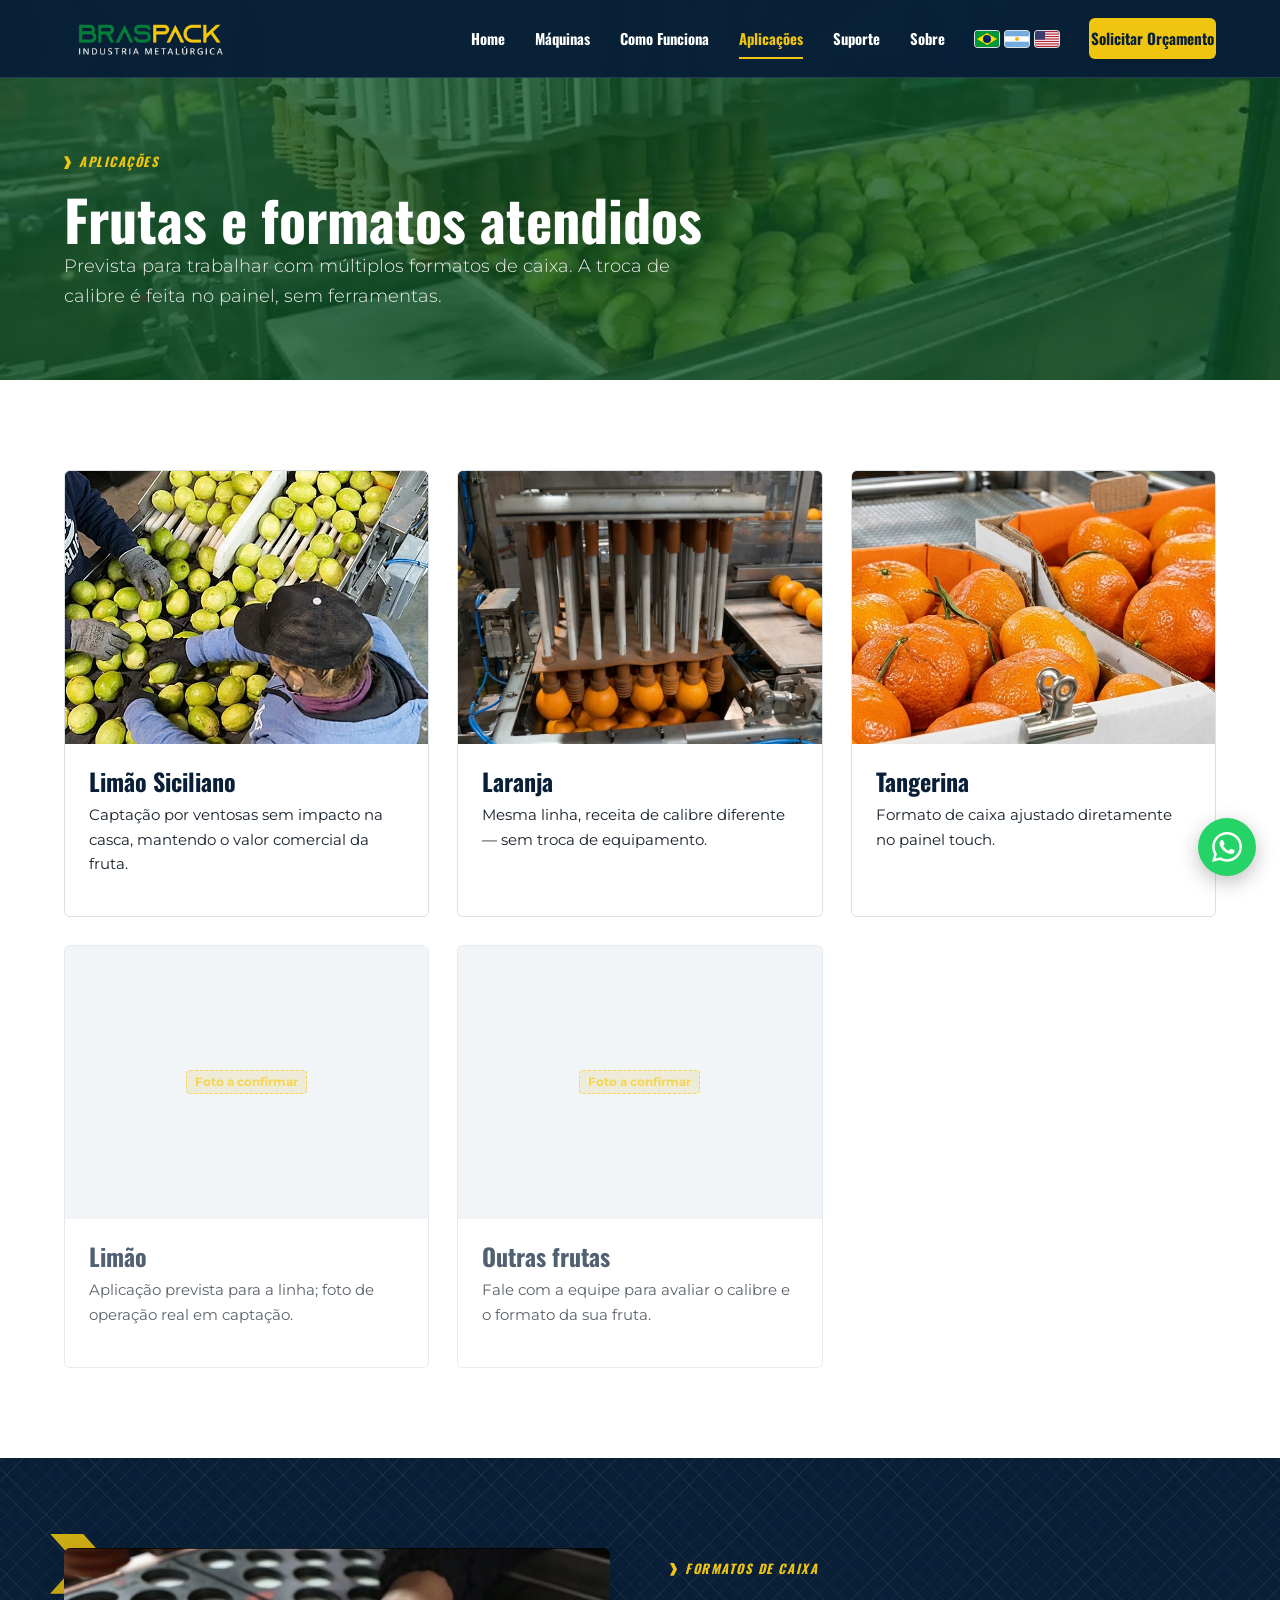
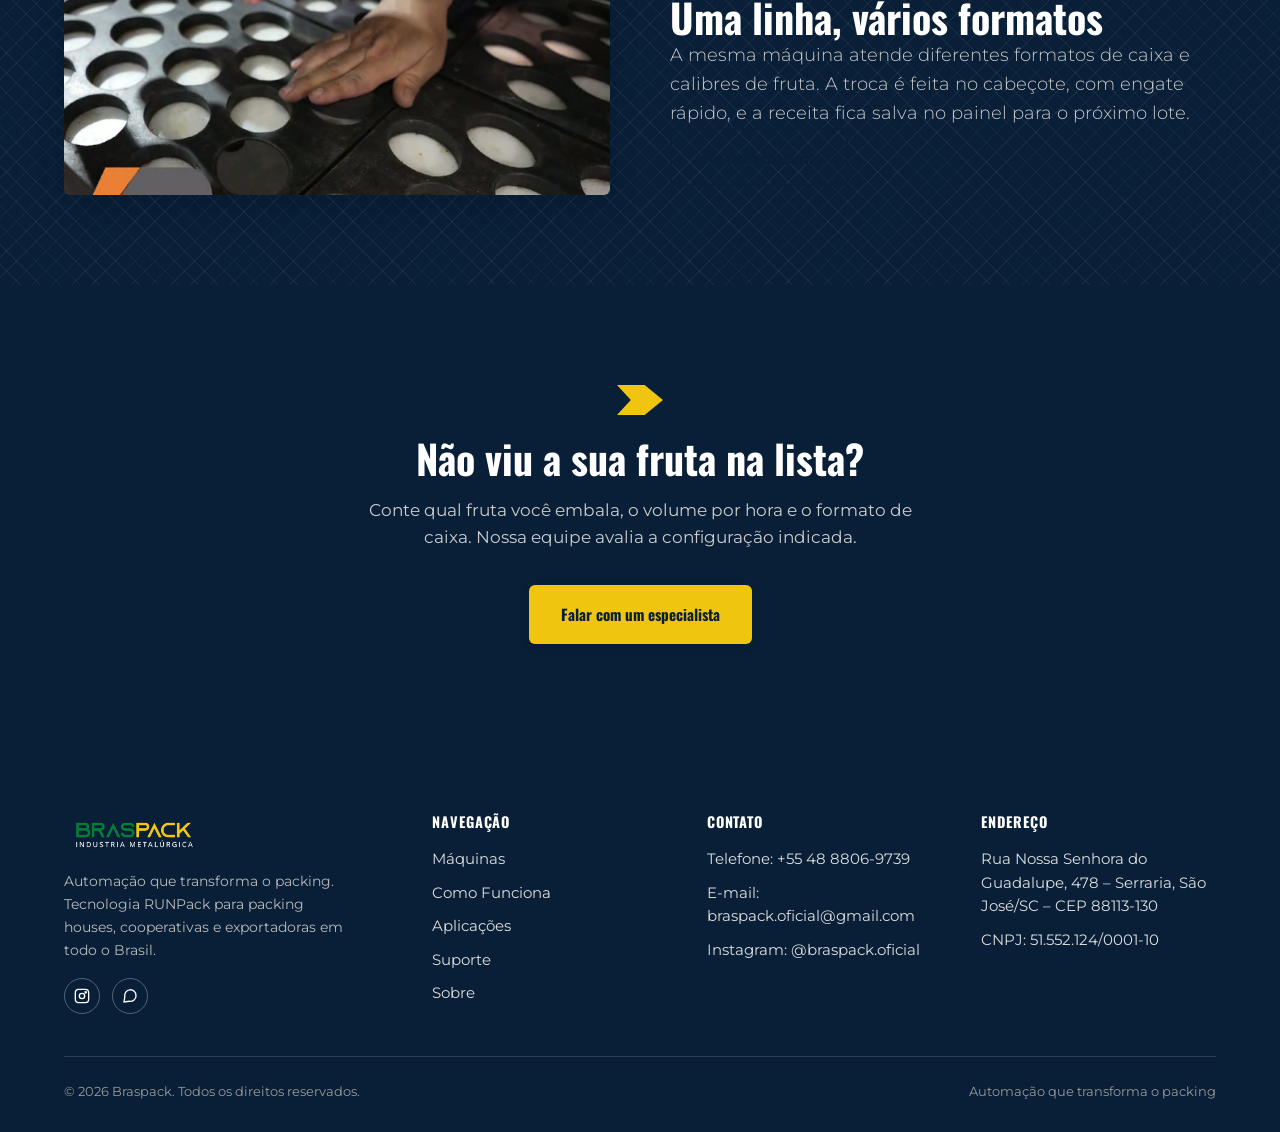
==== aplicacoes/index.html @ a47b57d0 "Aumenta o overlay escuro dos cards de foto para mais contraste no texto Co-Authored-By: Claude Sonne" ====
<!doctype html>
<html lang="pt-BR">
<head>
<meta charset="UTF-8">
<meta name="viewport" content="width=device-width, initial-scale=1.0">
<title>Aplicações — Frutas e Formatos Atendidos | Braspack</title>
<meta name="description" content="Frutas e formatos de caixa atendidos pela tecnologia RUNPack da Braspack: maçã, laranja, tangerina e outras frutas de formato semelhante, com troca de calibre no painel.">
<link rel="icon" href="/assets/img/logo-braspack.svg?v=3" type="image/svg+xml">
<link rel="preconnect" href="https://fonts.googleapis.com">
<link rel="preconnect" href="https://fonts.gstatic.com" crossorigin>
<link href="https://fonts.googleapis.com/css2?family=Oswald:wght@500;600;700&family=Montserrat:wght@300;400;600;700&display=swap" rel="stylesheet">
<link rel="stylesheet" href="/assets/css/style.css?v=111">
</head>
<body>

<header class="site-header">
  <div class="nav-wrap">
    <a href="/" class="brand"><img src="/assets/img/logo-braspack-header-v2.svg" alt="Braspack Indústria Metalúrgica"></a>
    <nav class="nav-links" id="navLinks">
      <a href="/">Home</a>
      <a href="/maquinas/">Máquinas</a>
      <a href="/como-funciona/">Como Funciona</a>
      <a href="/aplicacoes/" class="active">Aplicações</a>
      <a href="/suporte/">Suporte</a>
      <a href="/sobre/">Sobre</a>
      <div class="nav-flags">
        <span class="flag-icon" title="Brasil" aria-label="Brasil"><svg viewBox="0 0 24 16"><rect width="24" height="16" fill="#009739"></rect><polygon points="12,2 22,8 12,14 2,8" fill="#FEDD00"></polygon><circle cx="12" cy="8" r="4" fill="#012169"></circle></svg></span>
        <span class="flag-icon" title="Argentina" aria-label="Argentina"><svg viewBox="0 0 24 16"><rect width="24" height="16" fill="#fff"></rect><rect width="24" height="5.33" y="0" fill="#74ACDF"></rect><rect width="24" height="5.33" y="10.67" fill="#74ACDF"></rect><circle cx="12" cy="8" r="2" fill="#F6B40E"></circle></svg></span>
        <span class="flag-icon" title="Estados Unidos" aria-label="Estados Unidos"><svg viewBox="0 0 24 16"><rect width="24" height="16" fill="#B22234"></rect><rect width="24" height="1.23" y="1.23" fill="#fff"></rect><rect width="24" height="1.23" y="3.69" fill="#fff"></rect><rect width="24" height="1.23" y="6.15" fill="#fff"></rect><rect width="24" height="1.23" y="8.61" fill="#fff"></rect><rect width="24" height="1.23" y="11.07" fill="#fff"></rect><rect width="24" height="1.23" y="13.53" fill="#fff"></rect><rect width="10" height="8.6" fill="#3C3B6E"></rect></svg></span>
      </div>
      <a href="/contato/" class="btn btn-primary nav-cta">Solicitar Orçamento</a>
    </nav>
    <button class="nav-toggle" aria-label="Abrir menu" aria-expanded="false"><span></span></button>
  </div>
</header>

<main>

  <section class="page-hero on-video">
    <div class="page-hero-media">
      <video autoplay muted loop playsinline poster="/assets/img/hero-aplicacoes-poster.jpg">
        <source src="/assets/video/hero-aplicacoes.mp4" type="video/mp4">
      </video>
    </div>
    <div class="container reveal">
      <span class="eyebrow"><span class="chevron"></span> Aplicações</span>
      <h1>Frutas e formatos atendidos</h1>
      <p class="lede">Prevista para trabalhar com múltiplos formatos de caixa. A troca de calibre é feita no painel, sem ferramentas.</p>
    </div>
  </section>

  <section class="section on-white">
    <div class="container">
      <div class="grid-3">
        <div class="card reveal">
          <div class="card-img"><img src="/assets/img/aplicacao-maca.jpg?v=2" alt="Fruta redonda sendo manipulada na linha RUNPack" loading="lazy"></div>
          <div class="card-body"><h3>Limão Siciliano</h3><p>Captação por ventosas sem impacto na casca, mantendo o valor comercial da fruta.</p></div>
        </div>
        <div class="card reveal">
          <div class="card-img"><img src="/assets/img/aplicacao-laranja.jpg?v=2" alt="Laranjas sendo captadas pelo cabeçote telescópico" loading="lazy"></div>
          <div class="card-body"><h3>Laranja</h3><p>Mesma linha, receita de calibre diferente — sem troca de equipamento.</p></div>
        </div>
        <div class="card reveal">
          <div class="card-img"><img src="/assets/img/aplicacao-tangerina.jpg?v=2" alt="Caixas de tangerina prontas na esteira de saída" loading="lazy"></div>
          <div class="card-body"><h3>Tangerina</h3><p>Formato de caixa ajustado diretamente no painel touch.</p></div>
        </div>
        <div class="card reveal" style="opacity:.7">
          <div class="card-img" style="display:flex;align-items:center;justify-content:center;background:var(--background-grey)">
            <span class="placeholder-tag">Foto a confirmar</span>
          </div>
          <div class="card-body"><h3>Limão</h3><p>Aplicação prevista para a linha; foto de operação real em captação.</p></div>
        </div>
        <div class="card reveal" style="opacity:.7">
          <div class="card-img" style="display:flex;align-items:center;justify-content:center;background:var(--background-grey)">
            <span class="placeholder-tag">Foto a confirmar</span>
          </div>
          <div class="card-body"><h3>Outras frutas</h3><p>Fale com a equipe para avaliar o calibre e o formato da sua fruta.</p></div>
        </div>
      </div>
    </div>
  </section>

  <section class="section on-grey">
    <div class="container">
      <div class="split reveal">
        <div class="split-media">
          <img src="/assets/img/calibre-troca.jpg" alt="Operador trocando as ventosas do cabeçote para outro calibre de fruta" loading="lazy">
        </div>
        <div>
          <span class="eyebrow"><span class="chevron"></span> Formatos de caixa</span>
          <h2>Uma linha, vários formatos</h2>
          <p class="lede">A mesma máquina atende diferentes formatos de caixa e calibres de fruta. A troca é feita no cabeçote, com engate rápido, e a receita fica salva no painel para o próximo lote.</p>
          <a href="/como-funciona/" class="btn btn-outline on-light">Ver como funciona</a>
        </div>
      </div>
    </div>
  </section>

  <section class="cta-final tx-dots">
    <div class="container reveal">
      <div class="divider-chevron"></div>
      <h2>Não viu a sua fruta na lista?</h2>
      <p>Conte qual fruta você embala, o volume por hora e o formato de caixa. Nossa equipe avalia a configuração indicada.</p>
      <a href="/contato/" class="btn btn-primary">Falar com um especialista</a>
    </div>
  </section>

</main>

<footer class="site-footer">
  <div class="container">
    <div class="footer-grid">
      <div class="footer-brand">
        <img src="/assets/img/logo-braspack-header-v2.svg" alt="Braspack Indústria Metalúrgica">
        <p>Automação que transforma o packing. Tecnologia RUNPack para packing houses, cooperativas e exportadoras em todo o Brasil.</p>
        <div class="social-row">
          <a href="https://instagram.com/braspack.oficial" target="_blank" rel="noopener" aria-label="Instagram da Braspack"><svg viewBox="0 0 24 24" fill="none" stroke="currentColor" stroke-width="2"><rect x="2" y="2" width="20" height="20" rx="5"></rect><circle cx="12" cy="12" r="4"></circle><circle cx="17.5" cy="6.5" r="1"></circle></svg></a>
          <a href="/contato/" aria-label="WhatsApp da Braspack"><svg viewBox="0 0 24 24" fill="none" stroke="currentColor" stroke-width="2"><path d="M21 11.5a8.4 8.4 0 0 1-9.9 8.4L3 21l1.2-8A8.5 8.5 0 1 1 21 11.5z"></path></svg></a>
        </div>
      </div>
      <div>
        <h4>Navegação</h4>
        <ul>
          <li><a href="/maquinas/">Máquinas</a></li>
          <li><a href="/como-funciona/">Como Funciona</a></li>
          <li><a href="/aplicacoes/">Aplicações</a></li>
          <li><a href="/suporte/">Suporte</a></li>
          <li><a href="/sobre/">Sobre</a></li>
        </ul>
      </div>
      <div>
        <h4>Contato</h4>
        <ul>
          <li>Telefone: +55 48 8806-9739</li>
          <li>E-mail: braspack.oficial@gmail.com</li>
          <li>Instagram: @braspack.oficial</li>
        </ul>
      </div>
      <div>
        <h4>Endereço</h4>
        <ul>
          <li>Rua Nossa Senhora do Guadalupe, 478 – Serraria, São José/SC – CEP 88113-130</li>
          <li>CNPJ: 51.552.124/0001-10</li>
        </ul>
      </div>
    </div>
    <div class="footer-bottom">
      <span>© 2026 Braspack. Todos os direitos reservados.</span>
      <span>Automação que transforma o packing</span>
    </div>
  </div>
</footer>

<a href="https://wa.me/554888069739" class="whatsapp-float" aria-label="Falar no WhatsApp" title="Falar no WhatsApp" target="_blank" rel="noopener">
  <svg viewBox="0 0 24 24" aria-hidden="true"><path d="M17.472 14.382c-.297-.149-1.758-.867-2.03-.967-.273-.099-.471-.148-.67.15-.197.297-.767.966-.94 1.164-.173.199-.347.223-.644.075-.297-.15-1.255-.463-2.39-1.475-.883-.788-1.48-1.761-1.653-2.059-.173-.297-.018-.458.13-.606.134-.133.298-.347.446-.52.149-.174.198-.298.298-.497.099-.198.05-.371-.025-.52-.075-.149-.669-1.612-.916-2.207-.242-.579-.487-.5-.669-.51-.173-.008-.371-.01-.57-.01-.198 0-.52.074-.792.372-.272.297-1.04 1.016-1.04 2.479 0 1.462 1.065 2.875 1.213 3.074.149.198 2.096 3.2 5.077 4.487.709.306 1.262.489 1.694.625.712.227 1.36.195 1.871.118.571-.085 1.758-.719 2.006-1.413.248-.694.248-1.29.173-1.414-.074-.124-.272-.198-.57-.347m-5.421 7.403h-.004a9.87 9.87 0 0 1-5.031-1.378l-.361-.214-3.741.982.998-3.648-.235-.374a9.86 9.86 0 0 1-1.51-5.26c.001-5.45 4.436-9.884 9.888-9.884 2.64 0 5.122 1.03 6.988 2.898a9.825 9.825 0 0 1 2.893 6.994c-.003 5.45-4.437 9.884-9.885 9.884m8.413-18.297A11.815 11.815 0 0 0 12.05 0C5.495 0 .16 5.335.157 11.892c0 2.096.547 4.142 1.588 5.945L.057 24l6.305-1.654a11.882 11.882 0 0 0 5.683 1.448h.005c6.554 0 11.89-5.335 11.893-11.893a11.821 11.821 0 0 0-3.48-8.413"></path></svg>
</a>

<script src="/assets/js/main.js?v=18"></script>
</body>
</html>
---- assets/css/style.css ----
/* ============================================================
   BRASPACK — Design tokens
   ============================================================ */
:root {
  --primary-green: #0B6E2D;
  --primary-green-dark: #084F20;
  --primary-green-bright: #1EB854;
  --primary-navy: #081F37;
  --secondary-light-grey: #DCE1E6;
  --background-grey: #EDF1F4;
  --background-white: #FFFFFF;
  --accent-yellow: #F0C50F;
  --accent-yellow-hover: #C09E0C;
  --accent-yellow-text: #F0C50F;
  --ink: #16202A;
  --dark-section: #081F37;

  --font-title: "Oswald", sans-serif;
  --font-body: "Montserrat", sans-serif;

  --container: 1200px;
  --radius: 6px;
  --shadow-sm: 0 2px 10px rgba(0,0,0,.08);
  --shadow-md: 0 10px 30px rgba(0,0,0,.12);
  --transition: .25s ease;
}

/* ============================================================
   Reset
   ============================================================ */
* { margin: 0; padding: 0; box-sizing: border-box; }
html { scroll-behavior: smooth; }
body {
  font-family: var(--font-body);
  color: var(--ink);
  background: var(--background-white);
  line-height: 1.6;
  font-size: 17px;
  overflow-x: hidden;
  cursor: url('/assets/img/cursor-arrow.png?v=3') 2 2, auto;
}
img { max-width: 100%; display: block; }
a { color: inherit; text-decoration: none; }
ul { list-style: none; }
button { font-family: inherit; cursor: pointer; }
.container {
  width: 100%;
  max-width: var(--container);
  margin: 0 auto;
  padding: 0 24px;
}
section { position: relative; }
:focus-visible {
  outline: 3px solid var(--accent-yellow);
  outline-offset: 2px;
}

/* ============================================================
   Typography
   ============================================================ */
h1, h2, h3, h4 {
  font-family: var(--font-title);
  font-weight: 700;
  color: var(--primary-navy);
  line-height: 1.15;
}
h1 { font-size: clamp(2.1rem, 4.5vw, 3.5rem); }
h2 { font-size: clamp(1.7rem, 3.2vw, 2.5rem); }
h3 { font-size: 1.5rem; }
p { color: #545454; }
.eyebrow {
  display: inline-flex;
  align-items: center;
  gap: 8px;
  font-family: var(--font-title);
  font-weight: 700;
  font-style: italic;
  font-size: .8rem;
  letter-spacing: .12em;
  text-transform: uppercase;
  color: var(--accent-yellow-text);
  margin-bottom: 14px;
}
.lede {
  font-family: var(--font-body);
  font-weight: 300;
  font-size: 1.15rem;
  color: #5a5a5a;
  max-width: 640px;
}
.section-head { max-width: 720px; margin-bottom: 48px; }
.section-head.center { margin-inline: auto; text-align: center; }
strong { color: var(--primary-navy); }

/* ============================================================
   Chevron — assinatura visual da marca
   ============================================================ */
.chevron {
  display: inline-block;
  width: .55em;
  height: 1em;
  background: var(--accent-yellow);
  clip-path: polygon(0 0, 55% 0, 100% 50%, 55% 100%, 0 100%, 45% 50%);
  flex-shrink: 0;
}
.chevron-badge {
  display: inline-flex;
  align-items: center;
  gap: 10px;
  padding: 8px 16px 8px 22px;
  background: rgba(8,31,55,.88);
  color: #fff;
  font-family: var(--font-title);
  font-weight: 700;
  font-size: .78rem;
  letter-spacing: .05em;
  text-transform: uppercase;
  position: relative;
  clip-path: polygon(4% 0, 100% 0, 100% 100%, 4% 100%, 0 50%);
}
.divider-chevron {
  width: 46px;
  height: 30px;
  background: var(--accent-yellow);
  clip-path: polygon(0 0, 60% 0, 100% 50%, 60% 100%, 0 100%, 30% 50%);
  margin: 0 auto 20px;
}
li.spec-item { position: relative; padding-left: 26px; margin-bottom: 12px; color: var(--primary-navy); font-weight: 600; }
li.spec-item .chevron { position: absolute; left: 0; top: .3em; }

/* Textures */
.tx-hatch {
  background-image: repeating-linear-gradient(45deg, rgba(8,31,55,.06) 0, rgba(8,31,55,.06) 1px, transparent 1px, transparent 14px),
                     repeating-linear-gradient(-45deg, rgba(8,31,55,.06) 0, rgba(8,31,55,.06) 1px, transparent 1px, transparent 14px);
}
.tx-dots {
  background-image: radial-gradient(rgba(8,31,55,.10) 1.4px, transparent 1.4px);
  background-size: 16px 16px;
}

/* ============================================================
   Buttons
   ============================================================ */
.btn {
  display: inline-flex;
  align-items: center;
  justify-content: center;
  gap: 8px;
  font-family: var(--font-title);
  font-weight: 700;
  font-size: .95rem;
  padding: 15px 30px;
  border-radius: var(--radius);
  border: 2px solid transparent;
  transition: transform var(--transition), background var(--transition), color var(--transition), box-shadow var(--transition);
  white-space: nowrap;
}
.btn-primary {
  background: var(--accent-yellow);
  color: var(--primary-navy);
  box-shadow: var(--shadow-sm);
}
.btn-primary:hover { background: var(--accent-yellow-hover); transform: translateY(-2px); box-shadow: var(--shadow-md); }
.btn-outline {
  border-color: #fff;
  color: #fff;
}
.btn-outline:hover { background: #fff; color: var(--primary-navy); }
.btn-outline.on-light { border-color: var(--primary-navy); color: var(--primary-navy); }
.btn-outline.on-light:hover { background: var(--primary-navy); color: #fff; }
.btn-dark { background: var(--primary-navy); color: #fff; }
.btn-dark:hover { background: #333; transform: translateY(-2px); }
.btn-block { width: 100%; }

/* ============================================================
   Header / Nav
   ============================================================ */
.site-header {
  position: fixed;
  top: 0; left: 0; right: 0;
  z-index: 500;
  background: rgba(8,31,55,.97);
  border-bottom: 1px solid rgba(255,255,255,.12);
  backdrop-filter: blur(6px);
}
.nav-wrap {
  display: flex;
  align-items: center;
  justify-content: space-between;
  padding: 14px 24px;
  max-width: var(--container);
  margin: 0 auto;
  gap: 20px;
}
.brand { display: flex; align-items: center; gap: 10px; flex-shrink: 0; }
.brand img { height: 49px; width: auto; }
.nav-links {
  display: flex;
  align-items: center;
  gap: 30px;
  font-family: var(--font-title);
  font-weight: 700;
  font-size: .92rem;
  color: #fff;
}
.nav-links a { padding: 6px 0; position: relative; }
.nav-links a.active,
.nav-links a:hover { color: var(--accent-yellow); }
.nav-links a.nav-cta.active { color: var(--primary-navy); }
.nav-links a.active::after {
  content: "";
  position: absolute;
  left: 0; bottom: -3px;
  width: 100%; height: 2px;
  background: var(--accent-yellow);
}
.nav-cta { padding-left: 38px; padding-right: 38px; }
.nav-toggle {
  display: none;
  background: none; border: none;
  width: 40px; height: 40px;
  position: relative;
  z-index: 600;
}
.nav-toggle span, .nav-toggle span::before, .nav-toggle span::after {
  content: "";
  position: absolute;
  left: 8px; right: 8px;
  height: 2px;
  background: #fff;
  transition: transform var(--transition), opacity var(--transition);
}
.nav-toggle span { top: 19px; }
.nav-toggle span::before { top: -7px; }
.nav-toggle span::after { top: 7px; }
.nav-toggle.open span { opacity: 0; }
.nav-toggle.open span::before { transform: translateY(7px) rotate(45deg); top: -7px; }
.nav-toggle.open span::after { transform: translateY(-7px) rotate(-45deg); top: 7px; }

@media (max-width: 900px) {
  .nav-links {
    position: fixed;
    inset: 68px 0 0 0;
    background: #fff;
    color: var(--primary-navy);
    flex-direction: column;
    align-items: flex-start;
    padding: 30px 24px;
    gap: 22px;
    font-size: 1.1rem;
    transform: translateX(100%);
    transition: transform var(--transition);
    overflow-y: auto;
  }
  .nav-links a.active, .nav-links a:hover { color: var(--accent-yellow-text); }
  .nav-links.open { transform: translateX(0); }
  .nav-links .nav-cta { margin-left: 0; margin-top: 10px; }
  .nav-links .nav-flags { margin-left: 0; margin-top: 10px; }
  .nav-toggle { display: block; order: 3; }
}

/* ============================================================
   Hero
   ============================================================ */
.hero {
  position: relative;
  min-height: 92vh;
  display: flex;
  align-items: flex-start;
  justify-content: flex-start;
  padding-top: 210px;
  padding-bottom: 110px;
  color: #fff;
  overflow: hidden;
  background: #1c1c1c;
}
.hero-media { position: absolute; inset: 0; z-index: 0; }
.hero-media video, .hero-media img {
  width: 100%; height: 100%; object-fit: cover;
}
.hero-media::after {
  content: "";
  position: absolute; inset: 0;
  background: rgba(8,79,32,.77);
}
.hero-content {
  position: relative;
  z-index: 2;
  display: flex;
  align-items: flex-start;
  justify-content: flex-start;
  gap: 40px;
  width: 100%;
}
.hero-inner { max-width: 720px; text-align: left; }

.hero .eyebrow { color: var(--accent-yellow); }
.hero h1 { color: #fff; margin-bottom: 18px; }
.hero .lede { color: #eee; margin-bottom: 34px; }
.hero-ctas { display: flex; gap: 16px; flex-wrap: wrap; }
.hero .hero-ctas { justify-content: flex-start; }

.flag-icon {
  display: inline-flex;
  width: 24px;
  height: 16px;
  border-radius: 3px;
  overflow: hidden;
  box-shadow: 0 0 0 1px var(--secondary-light-grey);
}
.flag-icon svg { width: 100%; height: 100%; display: block; }

.nav-flags {
  display: flex;
  align-items: center;
  gap: 6px;
  margin-left: auto;
}

.stat-strip {
  position: absolute;
  left: 0; right: 0; bottom: 0;
  z-index: 1;
  background: rgba(8,31,55,.77);
  padding: 26px 0;
}
.stat-strip .container {
  display: flex;
  flex-wrap: wrap;
  gap: 30px;
  justify-content: space-between;
}
.stat-strip .stat { text-align: left; }
.stat-strip .stat .num {
  font-family: var(--font-title);
  font-weight: 700;
  font-size: 1.6rem;
  color: var(--accent-yellow);
  display: block;
}
.stat-strip .stat .label { color: #ccc; font-size: .85rem; }

.page-hero {
  padding: 150px 0 70px;
  background: var(--background-white);
}
.page-hero.on-grey { background: var(--background-grey); }
.page-hero .eyebrow { color: var(--accent-yellow-text); }

.page-hero.on-video {
  position: relative;
  overflow: hidden;
  background: #1c1c1c;
  color: #fff;
}
.page-hero-media { position: absolute; inset: 0; z-index: 0; }
.page-hero-media video, .page-hero-media img {
  width: 100%; height: 100%; object-fit: cover;
}
.page-hero-media::after {
  content: "";
  position: absolute; inset: 0;
  background: rgba(8,79,32,.77);
}
.page-hero.on-video .container { position: relative; z-index: 2; }
.page-hero.on-video .eyebrow { color: var(--accent-yellow); }
.page-hero.on-video h1 { color: #fff; }
.page-hero.on-video .lede { color: #eee; }

/* ============================================================
   Sections & Alternating backgrounds
   ============================================================ */
.section { padding: 90px 0; }
.section.on-grey {
  background: var(--primary-navy);
  background-image: repeating-linear-gradient(45deg, rgba(255,255,255,.05) 0, rgba(255,255,255,.05) 1px, transparent 1px, transparent 14px),
                     repeating-linear-gradient(-45deg, rgba(255,255,255,.05) 0, rgba(255,255,255,.05) 1px, transparent 1px, transparent 14px);
  color: #eaeaea;
}
.section.on-grey h2, .section.on-grey h3 { color: #fff; }
.section.on-grey p { color: #c9c9c9; }
.section.on-grey strong { color: #fff; }
.section.on-grey .eyebrow { color: var(--accent-yellow); }
.section.on-grey li.spec-item { color: #eaeaea; }
.section.on-white { background: var(--background-white); }
.section.on-dark {
  background: var(--dark-section);
  background-image: repeating-linear-gradient(45deg, rgba(255,255,255,.05) 0, rgba(255,255,255,.05) 1px, transparent 1px, transparent 14px),
                     repeating-linear-gradient(-45deg, rgba(255,255,255,.05) 0, rgba(255,255,255,.05) 1px, transparent 1px, transparent 14px);
  color: #eaeaea;
}
.section.on-dark h2, .section.on-dark h3 { color: #fff; }
.section.on-dark p { color: #c9c9c9; }
.section.on-dark strong { color: #fff; }
.section.on-dark .eyebrow { color: var(--accent-yellow); }
.section.tight { padding: 60px 0; }

/* ============================================================
   Pillars (Eficiência / Qualidade / Suporte)
   ============================================================ */
.sm-machines-block {
  display: flex;
  align-items: center;
  gap: 40px;
}
.sm-machines-logo {
  display: block;
  height: 210px;
  width: auto;
  max-width: none;
  flex-shrink: 0;
}
.sm-machines-text {
  color: var(--ink);
  font-size: 1.05rem;
  line-height: 1.6;
  margin: 0;
}
@media (max-width: 768px) {
  .sm-machines-block { flex-direction: column; text-align: center; }
  .sm-machines-logo { height: 150px; }
}
.pillars {
  display: grid;
  grid-template-columns: repeat(3, 1fr);
  gap: 28px;
}
.pillar-card {
  background: #fff;
  border: 1px solid var(--secondary-light-grey);
  border-radius: var(--radius);
  padding: 34px 28px;
  transition: transform var(--transition), box-shadow var(--transition);
  position: relative;
  overflow: hidden;
}
.pillar-card .pillar-skew,
.pillar-card .pillar-skew-blur {
  content: "";
  position: absolute;
  top: 0;
  left: 40px;
  width: 55%;
  height: 100%;
  border-radius: var(--radius);
  transform: skewX(15deg);
  transition: all .5s ease;
  background: linear-gradient(315deg, var(--accent-yellow), var(--accent-yellow-hover));
  z-index: 0;
  pointer-events: none;
}
.pillar-card .pillar-skew-blur { filter: blur(30px); opacity: .65; }
.pillar-card:hover .pillar-skew,
.pillar-card:hover .pillar-skew-blur {
  left: 0;
  width: 100%;
  transform: skewX(0deg);
}
.pillar-card p { color: var(--ink); position: relative; z-index: 2; transition: color .4s ease; }
.pillar-card:hover { transform: translateY(-6px); box-shadow: var(--shadow-md); }
.pillar-card h3 { position: relative; z-index: 2; margin-bottom: 10px; font-size: 1.2rem; transition: color .4s ease; }
.pillar-card:hover h3, .pillar-card:hover p { color: var(--primary-navy); }

/* ============================================================
   Steps grid (linha de produção)
   ============================================================ */
.steps-grid {
  display: grid;
  grid-template-columns: repeat(3, 1fr);
  gap: 24px;
}
.step-card {
  position: relative;
  border-radius: var(--radius);
  overflow: hidden;
  background: #111;
  aspect-ratio: 4/3;
  box-shadow: var(--shadow-sm);
}
.step-card img {
  width: 100%; height: 100%; object-fit: cover;
  transition: transform .4s ease;
}
.step-card:hover img { transform: scale(1.06); }
.step-card .step-num {
  position: absolute; top: 14px; left: 14px;
  width: 30px; height: 30px;
  background: var(--accent-yellow);
  color: var(--primary-navy);
  font-family: var(--font-title); font-weight: 700;
  display: flex; align-items: center; justify-content: center;
  clip-path: polygon(0 0, 78% 0, 100% 50%, 78% 100%, 0 100%);
  z-index: 2;
  font-size: .95rem;
  padding-right: 6px;
}
.step-card .step-caption {
  position: absolute; left: 0; right: 0; bottom: 0;
  padding: 34px 16px 14px;
  background: linear-gradient(to top, rgba(0,0,0,.82), rgba(0,0,0,0));
  color: #fff;
  font-family: var(--font-title);
  font-weight: 700;
  font-size: .98rem;
}

/* ============================================================
   Cards genéricos (máquinas, aplicações, suporte)
   ============================================================ */
.card {
  background: #fff;
  border: 1px solid var(--secondary-light-grey);
  border-radius: var(--radius);
  overflow: hidden;
  transition: transform var(--transition), box-shadow var(--transition);
}
.card:hover { transform: translateY(-4px); box-shadow: var(--shadow-md); }
.card .card-img { aspect-ratio: 4/3; overflow: hidden; background: #eee; }
.card .card-img img { width: 100%; height: 100%; object-fit: cover; }
.card .card-body { padding: 24px; }
.card .card-body h3 { margin-bottom: 8px; }
.card .card-body p { font-size: .95rem; margin-bottom: 16px; color: var(--ink); }
.card-tag {
  display: inline-block;
  font-family: var(--font-title);
  font-weight: 700;
  font-size: .72rem;
  letter-spacing: .06em;
  text-transform: uppercase;
  color: var(--accent-yellow-text);
  margin-bottom: 8px;
}

/* ============================================================
   Bento grid (Aplicações — frutas atendidas)
   ============================================================ */
.bento-grid {
  display: grid;
  grid-template-columns: repeat(6, 1fr);
  gap: 16px;
}
.bento-card {
  position: relative;
  display: flex;
  flex-direction: column;
  overflow: hidden;
  border-radius: 20px;
  background: var(--primary-navy);
  box-shadow: var(--shadow-md);
  min-height: 380px;
  transition: transform var(--transition), box-shadow var(--transition);
}
.bento-card:hover { transform: translateY(-4px); box-shadow: 0 16px 40px -12px rgba(8,31,55,.4); }
.bento-card:nth-child(1), .bento-card:nth-child(2) { grid-column: span 3; }
.bento-card:nth-child(3), .bento-card:nth-child(4), .bento-card:nth-child(5) { grid-column: span 2; }
.bento-graphic { position: relative; flex: 1; overflow: hidden; }
.bento-graphic img { width: 100%; height: 100%; object-fit: cover; transition: transform .5s ease; }
.bento-card:hover .bento-graphic img { transform: scale(1.06); }
.bento-graphic.placeholder {
  display: flex;
  align-items: center;
  justify-content: center;
  background: rgba(255,255,255,.06);
}
.bento-body {
  position: relative;
  z-index: 2;
  padding: 24px 26px 26px;
  margin-top: -90px;
  background: linear-gradient(to top, rgba(8,31,55,.97) 55%, transparent);
}
.bento-eyebrow {
  display: block;
  font-family: var(--font-title);
  font-size: .72rem;
  font-weight: 600;
  letter-spacing: .08em;
  text-transform: uppercase;
  color: var(--accent-yellow);
  margin-bottom: 6px;
}
.bento-body h3 { color: #fff; font-size: 1.3rem; margin-bottom: 8px; }
.bento-body p { color: rgba(255,255,255,.75); font-size: .92rem; line-height: 1.5; margin: 0; }
@media (max-width: 900px) {
  .bento-grid { grid-template-columns: repeat(2, 1fr); }
  .bento-card:nth-child(1), .bento-card:nth-child(2),
  .bento-card:nth-child(3), .bento-card:nth-child(4), .bento-card:nth-child(5) { grid-column: span 1; }
}
@media (max-width: 640px) {
  .bento-grid { grid-template-columns: 1fr; }
  .bento-card { min-height: 300px; }
}
.grid-2 { display: grid; grid-template-columns: repeat(2, 1fr); gap: 28px; }
.grid-3 { display: grid; grid-template-columns: repeat(3, 1fr); gap: 28px; }
.grid-4 { display: grid; grid-template-columns: repeat(4, 1fr); gap: 24px; }

/* ============================================================
   Feature row (Missão / Visão / Foco / Diferencial)
   ============================================================ */
.feature-row {
  display: flex;
  flex-direction: column;
  gap: 32px;
}
.feature-item {
  flex: 1 1 0;
  display: flex;
  flex-direction: column;
  padding: 8px;
}
.feature-icon {
  width: 44px; height: 44px;
  flex-shrink: 0;
  border-radius: 50%;
  background: #fff;
  display: flex; align-items: center; justify-content: center;
  box-shadow: var(--shadow-md);
  margin-bottom: 20px;
}
.feature-icon svg { width: 20px; height: 20px; color: var(--primary-green); }
.feature-item h3 { margin-bottom: 8px; font-size: 1.1rem; }
.feature-item p { color: var(--ink); font-size: .92rem; margin: 0; }
.feature-sep { display: none; }
@media (min-width: 900px) {
  .feature-row { flex-direction: row; align-items: stretch; }
  .feature-sep {
    display: block;
    width: 2px;
    flex-shrink: 0;
    background: linear-gradient(to bottom, transparent, var(--secondary-light-grey), transparent);
  }
}

/* ============================================================
   Split blocks (imagem + texto alternado)
   ============================================================ */
.split {
  display: grid;
  grid-template-columns: 1fr 1fr;
  gap: 60px;
  align-items: center;
}
.split.reverse .split-media { order: 2; }
.split-media img {
  border-radius: var(--radius);
  box-shadow: var(--shadow-md);
}
.split-media { position: relative; }
.split-media::before {
  content: "";
  position: absolute;
  top: -14px; left: -14px;
  width: 60px; height: 60px;
  background: var(--accent-yellow);
  clip-path: polygon(0 0, 55% 0, 100% 50%, 55% 100%, 0 100%, 45% 50%);
  z-index: -1;
  opacity: .85;
}

/* ============================================================
   Spec table (ficha de produção)
   ============================================================ */
.spec-highlight {
  display: grid;
  grid-template-columns: repeat(2, 1fr);
  gap: 20px;
  margin: 34px 0;
}
.spec-highlight-3 { grid-template-columns: repeat(3, 1fr); }
.spec-box {
  background: #fff;
  border: 2px solid var(--primary-navy);
  border-radius: var(--radius);
  padding: 26px;
  text-align: center;
}
.spec-box .spec-config { font-size: .85rem; color: #777; text-transform: uppercase; letter-spacing: .05em; font-weight: 700; margin-bottom: 6px; }
.spec-box .spec-num {
  font-family: var(--font-title);
  font-weight: 700;
  font-size: 2.4rem;
  color: var(--accent-yellow-hover);
  display: block;
}
.spec-box .spec-unit { font-size: .9rem; color: var(--primary-navy); font-weight: 700; }

/* ============================================================
   Timeline (Como Funciona)
   ============================================================ */
.tabs-bar {
  position: sticky;
  top: 68px;
  z-index: 100;
  background: #fff;
  border-bottom: 1px solid var(--secondary-light-grey);
}
.tabs-bar .progress-track {
  height: 3px;
  background: var(--secondary-light-grey);
  position: relative;
}
.tabs-bar .progress-fill {
  position: absolute; left: 0; top: 0; bottom: 0;
  width: 0%;
  background: var(--accent-yellow);
  transition: width .15s linear;
}
.tabs-list {
  display: flex;
  gap: 6px;
  overflow-x: auto;
  padding: 14px 24px;
  max-width: var(--container);
  margin: 0 auto;
}
.tabs-list a {
  font-family: var(--font-title);
  font-weight: 700;
  font-size: .85rem;
  white-space: nowrap;
  padding: 8px 16px;
  border-radius: 20px;
  color: #fff;
  background: var(--primary-navy);
  transition: background var(--transition), color var(--transition);
}
.tabs-list a.active, .tabs-list a:hover { background: var(--accent-yellow); color: var(--primary-navy); }

.flow-step {
  display: grid;
  grid-template-columns: 1fr 1fr;
  gap: 60px;
  align-items: center;
  padding: 90px 0;
  border-bottom: 1px solid var(--secondary-light-grey);
}
.flow-step:last-child { border-bottom: none; }
.flow-step.reverse .flow-media { order: 2; }
.flow-step .flow-index {
  font-family: var(--font-title);
  font-weight: 700;
  font-size: .85rem;
  color: var(--accent-yellow-text);
  letter-spacing: .1em;
  margin-bottom: 10px;
  display: block;
}
.flow-media img { border-radius: var(--radius); box-shadow: var(--shadow-md); }

/* ============================================================
   Visualizador 3D (custom element <three-d-stage>)
   ============================================================ */
three-d-stage:not(:defined) { visibility: hidden; }

/* ============================================================
   Timeline vertical numerada (produto)
   ============================================================ */
.timeline { position: relative; max-width: 720px; margin: 0 auto; }
.timeline::before {
  content: "";
  position: absolute;
  left: 23px; top: 6px; bottom: 6px;
  width: 2px;
  background: var(--secondary-light-grey);
}
.timeline-item {
  position: relative;
  padding-left: 66px;
  padding-bottom: 40px;
}
.timeline-item:last-child { padding-bottom: 0; }
.timeline-item .tl-num {
  position: absolute;
  left: 0; top: 0;
  width: 48px; height: 48px;
  background: var(--accent-yellow);
  color: var(--primary-navy);
  font-family: var(--font-title);
  font-weight: 700;
  font-size: 1.1rem;
  display: flex; align-items: center; justify-content: center;
  border-radius: 50%;
  border: 4px solid #fff;
  box-shadow: 0 0 0 2px var(--accent-yellow);
  z-index: 1;
}
.timeline-item h3 { font-size: 1.15rem; margin-bottom: 6px; }
.timeline-item p { font-size: .95rem; }

/* ============================================================
   Logo marquee (clientes / prova social) — carrossel infinito
   ============================================================ */
.logo-marquee {
  position: relative;
  overflow: hidden;
  padding: 20px 0;
  -webkit-mask-image: linear-gradient(to right, transparent, #000 10%, #000 90%, transparent);
  mask-image: linear-gradient(to right, transparent, #000 10%, #000 90%, transparent);
}
.logo-track {
  display: flex;
  align-items: center;
  justify-content: center;
  gap: 36px;
  width: max-content;
  animation: logo-scroll 26s linear infinite;
}
.logo-marquee:hover .logo-track { animation-play-state: paused; }
.logo-track img {
  height: 95px;
  width: auto;
  max-width: 291px;
  object-fit: contain;
  flex-shrink: 0;
}
.logo-track img.logo-bella-sicilia {
  height: 76px;
  max-width: 233px;
}
.logo-track img.logo-frutata {
  height: 67px;
  max-width: 204px;
}
@keyframes logo-scroll {
  from { transform: translateX(0); }
  to { transform: translateX(-33.3334%); }
}
@media (prefers-reduced-motion: reduce) {
  .logo-track { animation: none; }
}
@media (max-width: 640px) {
  .logo-track { gap: 22px; }
  .logo-track img { height: 73px; max-width: 218px; }
  .logo-track img.logo-bella-sicilia { height: 58px; max-width: 174px; }
  .logo-track img.logo-frutata { height: 51px; max-width: 153px; }
}

/* ============================================================
   CTA final
   ============================================================ */
.cta-final {
  background: var(--dark-section);
  color: #fff;
  padding: 100px 0;
  text-align: center;
  position: relative;
  overflow: hidden;
}
.cta-final h2 { color: #fff; margin-bottom: 16px; }
.cta-final p { color: #ccc; max-width: 560px; margin: 0 auto 34px; }

/* ============================================================
   Forms
   ============================================================ */
.form-card {
  background: #fff;
  border-radius: var(--radius);
  padding: 40px;
  box-shadow: var(--shadow-md);
}
.form-row { margin-bottom: 20px; }
.form-row label {
  display: block;
  font-family: var(--font-title);
  font-weight: 700;
  font-size: .85rem;
  color: var(--primary-navy);
  margin-bottom: 6px;
}
.form-row input, .form-row select, .form-row textarea {
  width: 100%;
  padding: 13px 14px;
  border: 1px solid var(--secondary-light-grey);
  border-radius: var(--radius);
  font-family: var(--font-body);
  font-size: 1rem;
  background: #fafafa;
  transition: border-color var(--transition);
}
.form-row input:focus, .form-row select:focus, .form-row textarea:focus {
  border-color: var(--accent-yellow);
  outline: none;
  background: #fff;
}
.form-note { font-size: .82rem; color: #888; margin-top: 14px; }
.form-status {
  font-family: var(--font-title);
  font-weight: 700;
  font-size: .88rem;
  margin-top: 14px;
  padding: 10px 14px;
  border-radius: var(--radius);
}
.form-status.success { background: rgba(11,110,45,.12); color: #0B6E2D; }
.form-status.error { background: rgba(212,173,2,.15); color: var(--accent-yellow-text); }

/* ============================================================
   Footer
   ============================================================ */
.site-footer {
  background: var(--primary-navy);
  color: #ddd;
  padding: 70px 0 30px;
}
.footer-grid {
  display: grid;
  grid-template-columns: 1.4fr 1fr 1fr 1fr;
  gap: 40px;
  padding-bottom: 40px;
  border-bottom: 1px solid rgba(255,255,255,.15);
}
.footer-grid h4 {
  color: #fff;
  font-size: .9rem;
  text-transform: uppercase;
  letter-spacing: .06em;
  margin-bottom: 18px;
}
.footer-grid li { margin-bottom: 10px; font-size: .92rem; }
.footer-grid a:hover { color: var(--accent-yellow); }
.footer-brand img { height: 40px; margin-bottom: 16px; }
.footer-brand p { color: #b9b9b9; font-size: .9rem; max-width: 280px; }
.footer-bottom {
  display: flex;
  justify-content: space-between;
  flex-wrap: wrap;
  gap: 10px;
  padding-top: 24px;
  font-size: .82rem;
  color: #999;
}
.placeholder-tag {
  display: inline-block;
  background: rgba(212,173,2,.18);
  color: var(--accent-yellow);
  border: 1px dashed var(--accent-yellow);
  border-radius: 4px;
  padding: 1px 8px;
  font-size: .78rem;
  font-weight: 700;
}
.social-row { display: flex; gap: 12px; margin-top: 16px; }
.social-row a {
  width: 36px; height: 36px;
  border-radius: 50%;
  border: 1px solid rgba(255,255,255,.3);
  display: flex; align-items: center; justify-content: center;
  transition: background var(--transition), border-color var(--transition);
}
.social-row a:hover { background: var(--accent-yellow); border-color: var(--accent-yellow); }
.social-row a:hover svg { stroke: var(--primary-navy); }
.social-row svg { width: 16px; height: 16px; stroke: #fff; fill: none; }

/* ============================================================
   WhatsApp float button
   ============================================================ */
.whatsapp-float {
  position: fixed;
  bottom: 24px; right: 24px;
  width: 58px; height: 58px;
  border-radius: 50%;
  background: #25D366;
  display: flex; align-items: center; justify-content: center;
  box-shadow: 0 6px 20px rgba(0,0,0,.25);
  z-index: 400;
  transition: transform var(--transition);
}
.whatsapp-float:hover { transform: scale(1.08); }
.whatsapp-float svg { width: 30px; height: 30px; fill: #fff; }

/* ============================================================
   Reveal on scroll
   ============================================================ */
.reveal { opacity: 0; transform: translateY(12px); transition: opacity .2s ease, transform .2s ease; }
.reveal.is-visible { opacity: 1; transform: translateY(0); }
@media (prefers-reduced-motion: reduce) {
  .reveal { opacity: 1; transform: none; transition: none; }
  html { scroll-behavior: auto; }
}

/* ============================================================
   Breadcrumb-ish back link
   ============================================================ */
.back-link {
  display: inline-flex; align-items: center; gap: 8px;
  font-family: var(--font-title); font-weight: 700; font-size: .85rem;
  color: var(--primary-navy);
  margin-bottom: 20px;
}
.back-link:hover { color: var(--accent-yellow-text); }

/* ============================================================
   Utility
   ============================================================ */
.mt-0 { margin-top: 0; }
.mb-0 { margin-bottom: 0; }
.text-center { text-align: center; }
.muted { color: #888; font-size: .9rem; }
.tag-row { display: flex; gap: 10px; flex-wrap: wrap; margin-top: 18px; }
.fruit-chip {
  padding: 8px 16px;
  background: #fff;
  border: 1px solid var(--secondary-light-grey);
  border-radius: 20px;
  font-family: var(--font-title);
  font-weight: 700;
  font-size: .85rem;
  color: var(--primary-navy);
}
.fruit-chip.tbd { color: #999; border-style: dashed; }

/* ============================================================
   Responsive
   ============================================================ */
@media (max-width: 980px) {
  .pillars, .grid-3 { grid-template-columns: repeat(2, 1fr); }
  .grid-4 { grid-template-columns: repeat(2, 1fr); }
  .steps-grid { grid-template-columns: repeat(2, 1fr); }
  .split, .flow-step { grid-template-columns: 1fr; gap: 30px; }
  .split.reverse .split-media, .flow-step.reverse .flow-media { order: -1; }
  .footer-grid { grid-template-columns: 1fr 1fr; }
}
@media (max-width: 640px) {
  body { font-size: 16px; }
  .pillars, .grid-2, .grid-3, .grid-4, .steps-grid { grid-template-columns: 1fr; }
  .spec-highlight, .spec-highlight-3 { grid-template-columns: 1fr; }
  .footer-grid { grid-template-columns: 1fr; }
  .hero { min-height: auto; padding-bottom: 0; }
  .stat-strip { position: relative; }
  .stat-strip .container { justify-content: flex-start; gap: 24px; }
  .form-card { padding: 26px; }
  .section { padding: 60px 0; }
}

/* ============================================================
   Pillars carousel (cards com foto + texto, estilo carrossel)
   ============================================================ */
.pillars-carousel-wrap { margin-top: 44px; }
.pillars-carousel {
  display: flex;
  justify-content: center;
  gap: 24px;
  overflow-x: auto;
  scroll-snap-type: x proximity;
  padding-bottom: 6px;
  -webkit-overflow-scrolling: touch;
  scrollbar-width: none;
}
.pillars-carousel::-webkit-scrollbar { display: none; }
.pillar-slide {
  position: relative;
  flex: 0 0 auto;
  width: 312px;
  height: 416px;
  border-radius: var(--radius);
  overflow: hidden;
  background-size: cover;
  background-position: center;
  scroll-snap-align: start;
  display: flex;
  flex-direction: column;
  align-items: center;
  justify-content: center;
  padding: 29px;
  box-shadow: var(--shadow-sm);
  transition: transform .3s ease, box-shadow .3s ease;
}
.pillar-slide:hover { transform: translateY(-4px) scale(1.01); box-shadow: var(--shadow-md); }
.pillar-slide-overlay {
  position: absolute; inset: 0;
  background: linear-gradient(180deg, rgba(8,31,55,.4) 0%, rgba(8,31,55,.6) 45%, rgba(8,31,55,.92) 100%);
}
.pillar-slide-body { position: relative; z-index: 1; color: #fff; display: block; text-align: center; }
.pillar-slide-cat {
  display: block; font-size: 13px; font-weight: 700; text-transform: uppercase;
  letter-spacing: .06em; color: var(--accent-yellow); margin-bottom: 10px;
}
.pillar-slide-title {
  display: block; font-family: var(--font-title); font-size: 22px; line-height: 1.28;
}
.pillar-slide-btn {
  position: relative; z-index: 1; align-self: center;
  width: 42px; height: 42px; border-radius: 50%;
  background: #fff; display: flex; align-items: center; justify-content: center;
  margin-top: 18px; flex-shrink: 0;
}
.pillar-slide-btn svg { width: 18px; height: 18px; color: var(--primary-navy); transition: transform .3s ease; }
.pillar-slide:hover .pillar-slide-btn svg { transform: rotate(45deg); }

@media (max-width: 640px) {
  .pillar-slide { width: 250px; height: 354px; padding: 22px; }
  .pillar-slide-title { font-size: 17px; }
}

/* ============================================================
   Feature panel (lista clicável + painel de mídia)
   ============================================================ */
.feature-panel {
  display: grid;
  grid-template-columns: 1fr 1fr;
  gap: 60px;
  align-items: start;
}
.feature-items { display: flex; flex-direction: column; gap: 8px; margin-top: 28px; padding: 0; list-style: none; }
.feature-item {
  border-radius: var(--radius);
  padding: 16px 18px;
  cursor: pointer;
  background: transparent;
  box-shadow: inset 0 0 0 1.5px transparent;
  transition: background .2s ease, box-shadow .2s ease;
}
.feature-item:hover { background: var(--background-grey); }
.feature-item.is-active { background: var(--background-grey); box-shadow: inset 0 0 0 1.5px var(--primary-navy); }
.feature-item-head { display: flex; align-items: center; gap: 14px; }
.feature-num {
  width: 28px; height: 28px; border-radius: 50%;
  display: flex; align-items: center; justify-content: center;
  font-size: 12px; font-weight: 700; flex-shrink: 0;
  background: var(--secondary-light-grey); color: var(--ink);
  transition: background .2s ease, color .2s ease;
}
.feature-item.is-active .feature-num { background: var(--primary-navy); color: #fff; }
.feature-item-title {
  font-family: var(--font-title); font-size: 16px; letter-spacing: .01em;
  color: var(--primary-navy);
}
.feature-desc { margin: 10px 0 0 42px; color: var(--ink); opacity: .75; font-size: .93em; line-height: 1.5; }
.feature-item-media-mobile {
  display: none; overflow: hidden; max-height: 0; opacity: 0;
  margin: 0 0 0 0; border-radius: var(--radius);
  transition: max-height .35s ease, opacity .3s ease, margin .35s ease;
}
.feature-item.is-active .feature-item-media-mobile { max-height: 320px; opacity: 1; margin-top: 14px; }
.feature-item-media-mobile img { width: 100%; display: block; border-radius: var(--radius); aspect-ratio: 4/3; object-fit: cover; }

.feature-panel-media { position: sticky; top: 110px; }
.feature-media-frame {
  position: relative; border-radius: var(--radius); overflow: hidden;
  aspect-ratio: 4/3; box-shadow: var(--shadow-md); background: #111;
}
.feature-media-frame img {
  position: absolute; inset: 0; width: 100%; height: 100%; object-fit: cover;
  opacity: 1; transition: opacity .25s ease;
}
.feature-media-frame img.is-fading { opacity: 0; }

@media (max-width: 980px) {
  .feature-panel { grid-template-columns: 1fr; gap: 8px; }
  .feature-panel-media { display: none; }
  .feature-item-media-mobile { display: block; }
}

/* ============================================================
   Lightbox (expandir fotos)
   ============================================================ */
.lightbox-overlay {
  position: fixed;
  inset: 0;
  background: rgba(8, 31, 55, .93);
  display: flex;
  align-items: center;
  justify-content: center;
  padding: 70px 24px;
  z-index: 9999;
  opacity: 0;
  visibility: hidden;
  transition: opacity .25s ease, visibility 0s linear .25s;
}
.lightbox-overlay.is-open {
  opacity: 1;
  visibility: visible;
  transition: opacity .25s ease;
}
.lightbox-overlay img {
  max-width: 90vw;
  max-height: 85vh;
  width: auto;
  border-radius: var(--radius);
  box-shadow: 0 25px 70px rgba(0,0,0,.55);
  transform: scale(.94);
  transition: transform .25s ease;
}
.lightbox-overlay.is-open img { transform: scale(1); }
.lightbox-close {
  position: fixed;
  top: 22px;
  right: 26px;
  width: 44px;
  height: 44px;
  border-radius: 50%;
  background: rgba(255,255,255,.1);
  border: 2px solid rgba(255,255,255,.55);
  color: #fff;
  font-size: 22px;
  line-height: 1;
  display: flex;
  align-items: center;
  justify-content: center;
  padding: 0;
  transition: background .2s ease, border-color .2s ease, transform .2s ease;
}
.lightbox-close:hover {
  background: var(--primary-green-bright);
  border-color: var(--primary-green-bright);
  transform: rotate(90deg);
}
@media (max-width: 640px) {
  .lightbox-overlay { padding: 56px 16px; }
  .lightbox-close { top: 14px; right: 14px; width: 38px; height: 38px; font-size: 19px; }
}
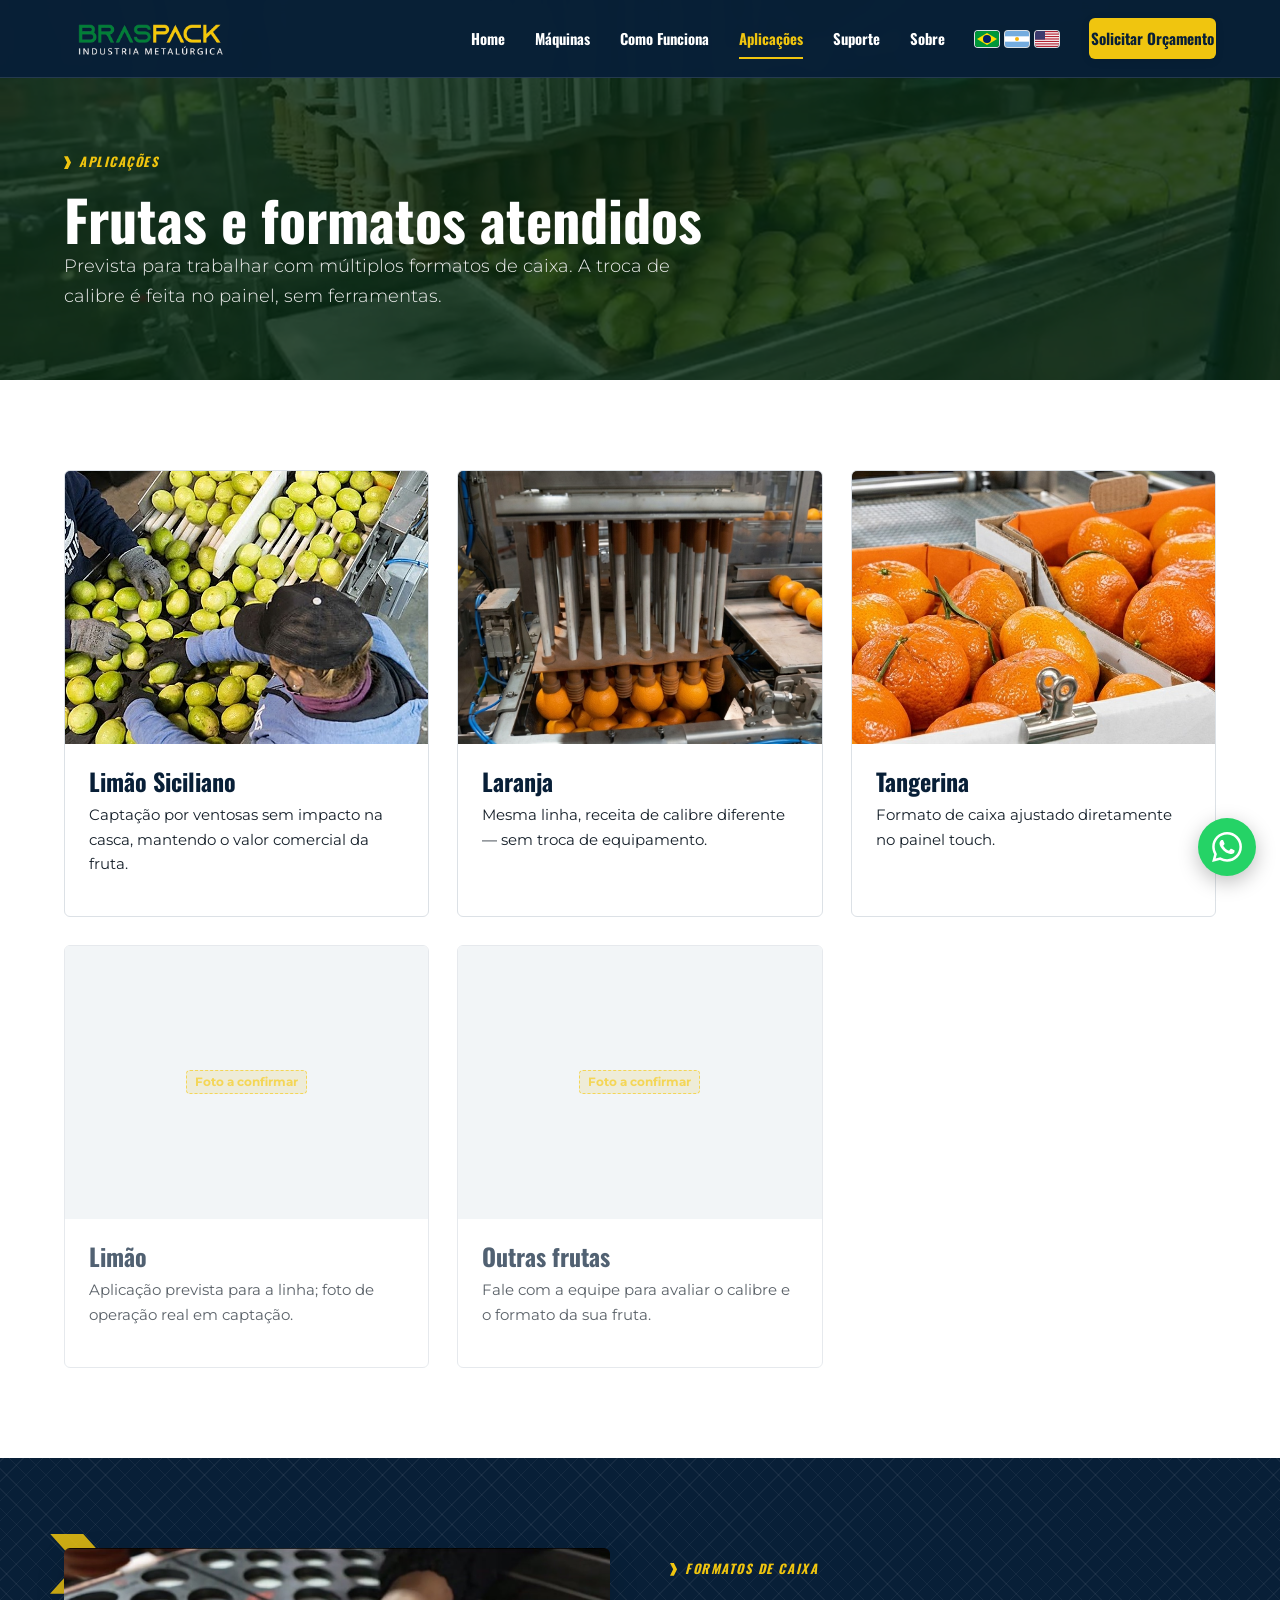
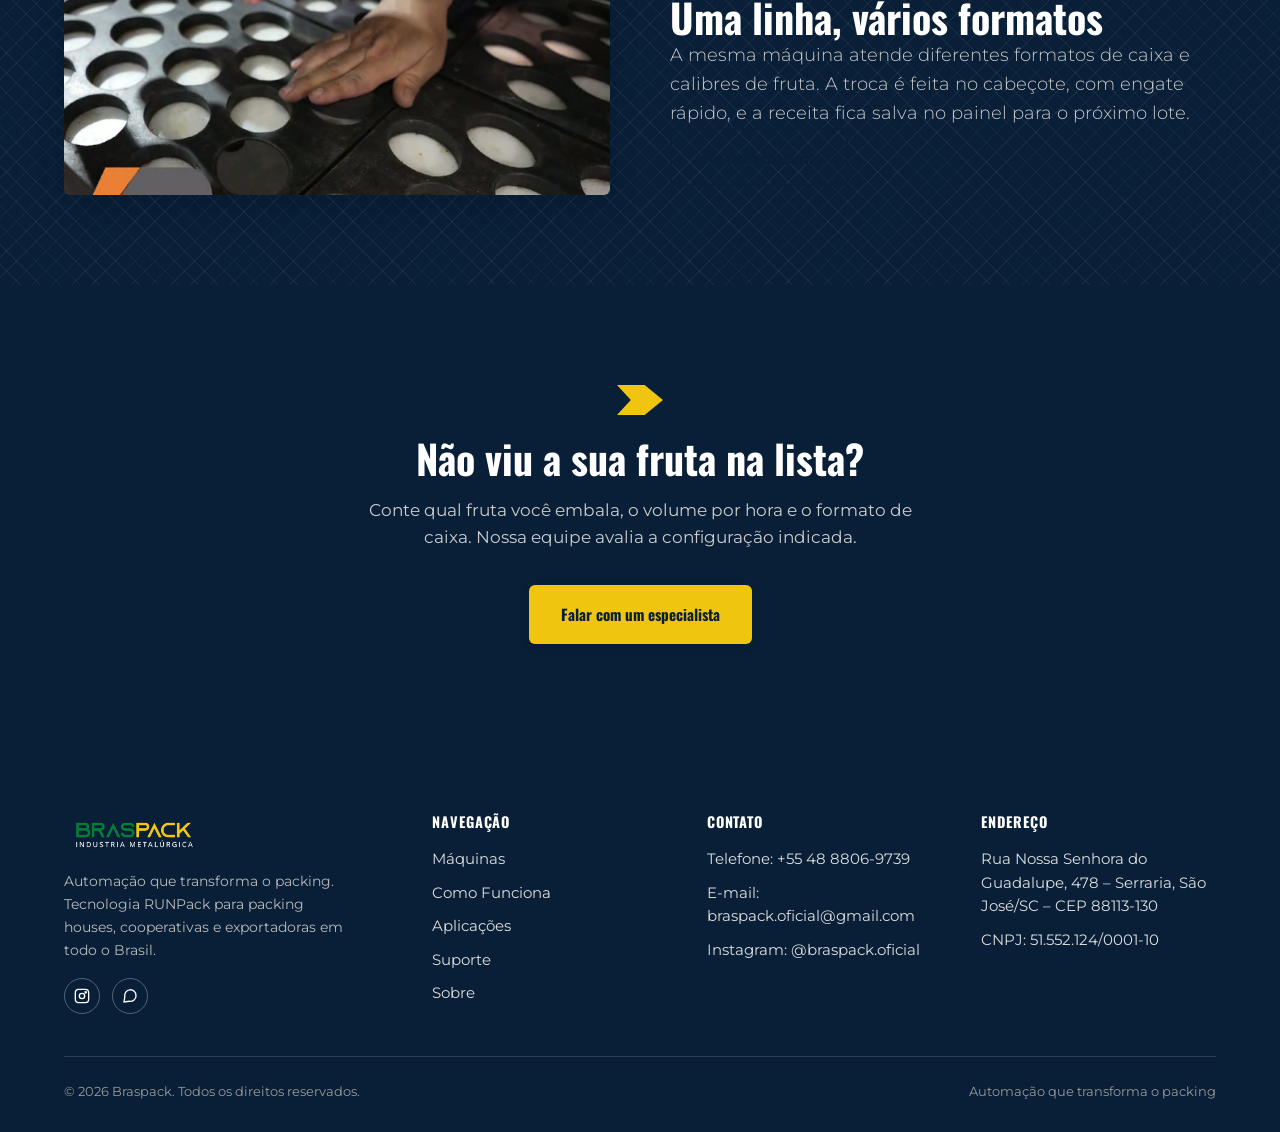
==== commit b79edc50: "Escurece o overlay verde dos vídeos hero (home e páginas internas) Co-Authored-By: Claude Sonnet 5 <" ====
--- a/aplicacoes/index.html
+++ b/aplicacoes/index.html
@@ -9,7 +9,7 @@
 <link rel="preconnect" href="https://fonts.googleapis.com">
 <link rel="preconnect" href="https://fonts.gstatic.com" crossorigin>
 <link href="https://fonts.googleapis.com/css2?family=Oswald:wght@500;600;700&family=Montserrat:wght@300;400;600;700&display=swap" rel="stylesheet">
-<link rel="stylesheet" href="/assets/css/style.css?v=111">
+<link rel="stylesheet" href="/assets/css/style.css?v=113">
 </head>
 <body>
 
--- a/assets/css/style.css
+++ b/assets/css/style.css
@@ -281,7 +281,7 @@
 .hero-media::after {
   content: "";
   position: absolute; inset: 0;
-  background: rgba(8,79,32,.77);
+  background: rgba(5,40,17,.82);
 }
 .hero-content {
   position: relative;
@@ -360,7 +360,7 @@
 .page-hero-media::after {
   content: "";
   position: absolute; inset: 0;
-  background: rgba(8,79,32,.77);
+  background: rgba(5,40,17,.82);
 }
 .page-hero.on-video .container { position: relative; z-index: 2; }
 .page-hero.on-video .eyebrow { color: var(--accent-yellow); }
@@ -1050,8 +1050,8 @@
 .pillar-slide {
   position: relative;
   flex: 0 0 auto;
-  width: 312px;
-  height: 416px;
+  width: 343px;
+  height: 458px;
   border-radius: var(--radius);
   overflow: hidden;
   background-size: cover;
@@ -1061,7 +1061,7 @@
   flex-direction: column;
   align-items: center;
   justify-content: center;
-  padding: 29px;
+  padding: 32px;
   box-shadow: var(--shadow-sm);
   transition: transform .3s ease, box-shadow .3s ease;
 }
@@ -1076,20 +1076,20 @@
   letter-spacing: .06em; color: var(--accent-yellow); margin-bottom: 10px;
 }
 .pillar-slide-title {
-  display: block; font-family: var(--font-title); font-size: 22px; line-height: 1.28;
+  display: block; font-family: var(--font-title); font-size: 24px; line-height: 1.28;
 }
 .pillar-slide-btn {
   position: relative; z-index: 1; align-self: center;
-  width: 42px; height: 42px; border-radius: 50%;
+  width: 46px; height: 46px; border-radius: 50%;
   background: #fff; display: flex; align-items: center; justify-content: center;
-  margin-top: 18px; flex-shrink: 0;
-}
-.pillar-slide-btn svg { width: 18px; height: 18px; color: var(--primary-navy); transition: transform .3s ease; }
+  margin-top: 20px; flex-shrink: 0;
+}
+.pillar-slide-btn svg { width: 20px; height: 20px; color: var(--primary-navy); transition: transform .3s ease; }
 .pillar-slide:hover .pillar-slide-btn svg { transform: rotate(45deg); }
 
 @media (max-width: 640px) {
-  .pillar-slide { width: 250px; height: 354px; padding: 22px; }
-  .pillar-slide-title { font-size: 17px; }
+  .pillar-slide { width: 275px; height: 389px; padding: 24px; }
+  .pillar-slide-title { font-size: 19px; }
 }
 
 /* ============================================================
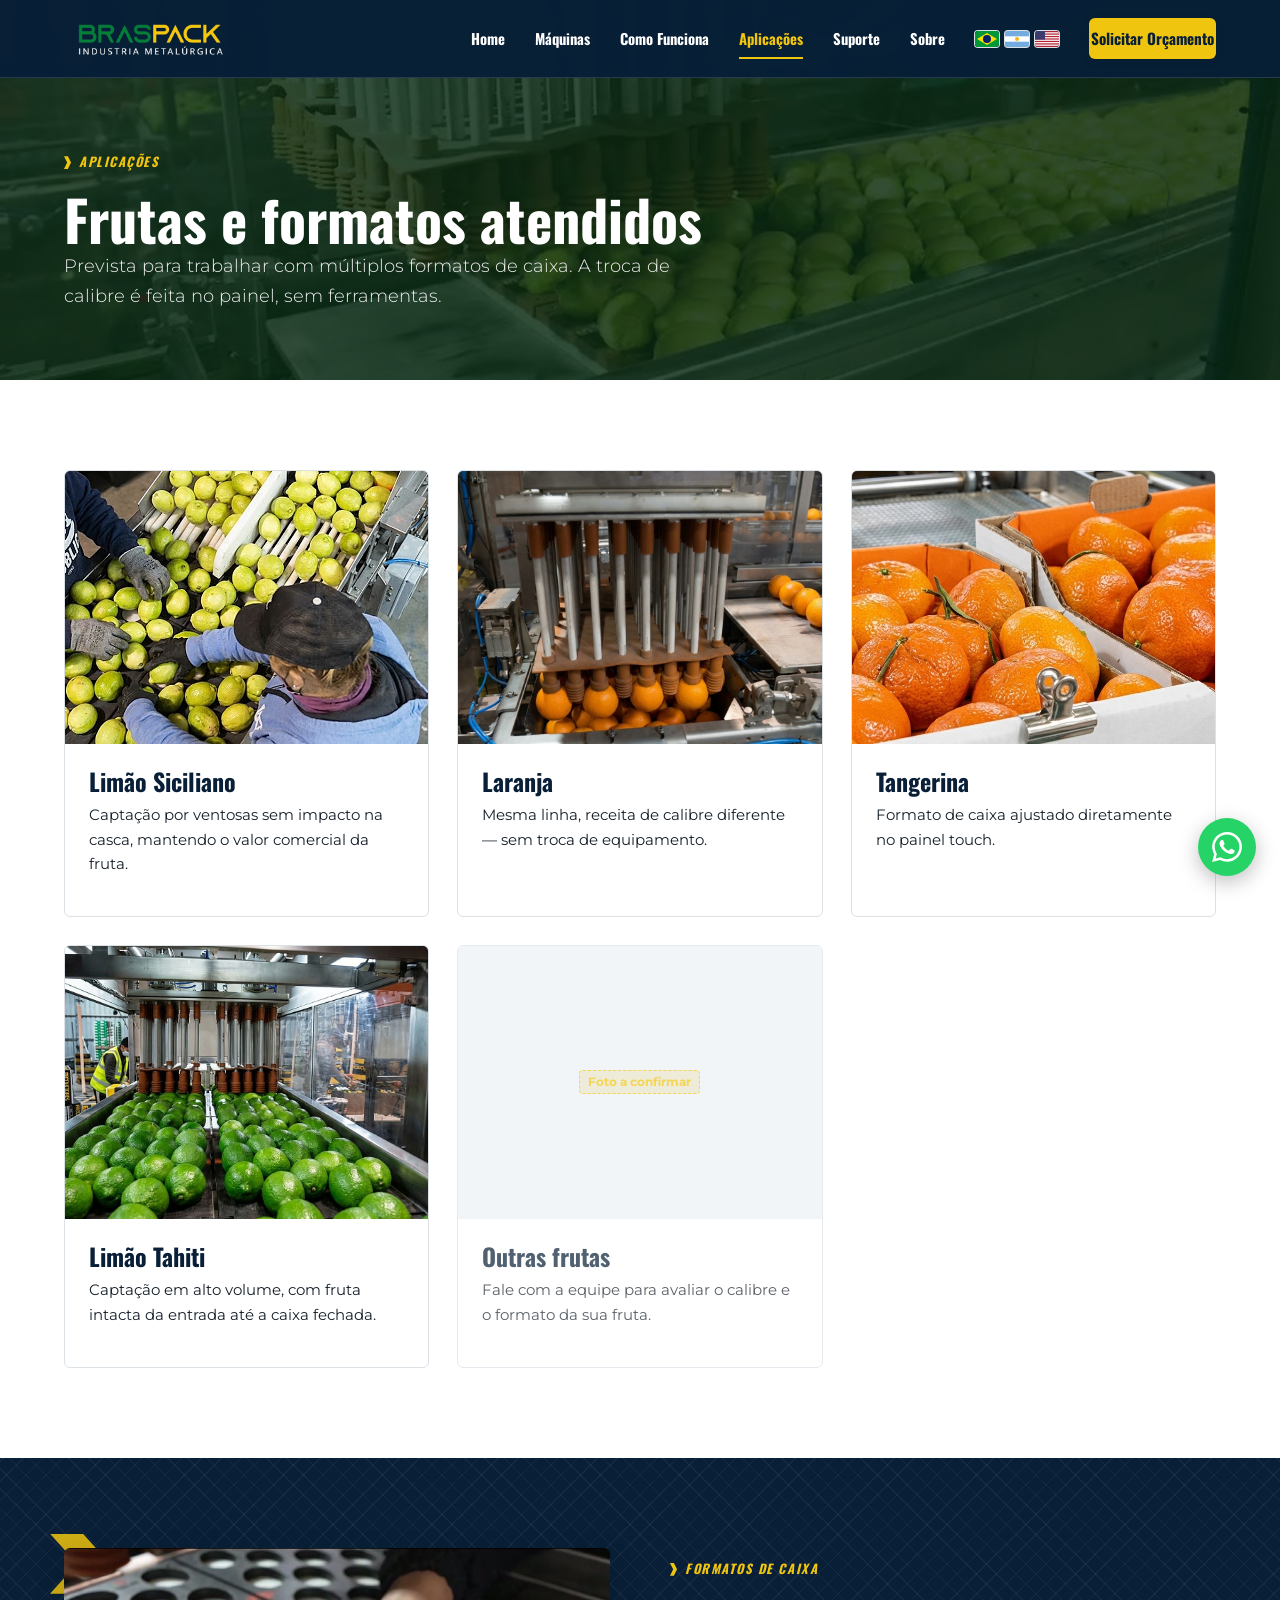
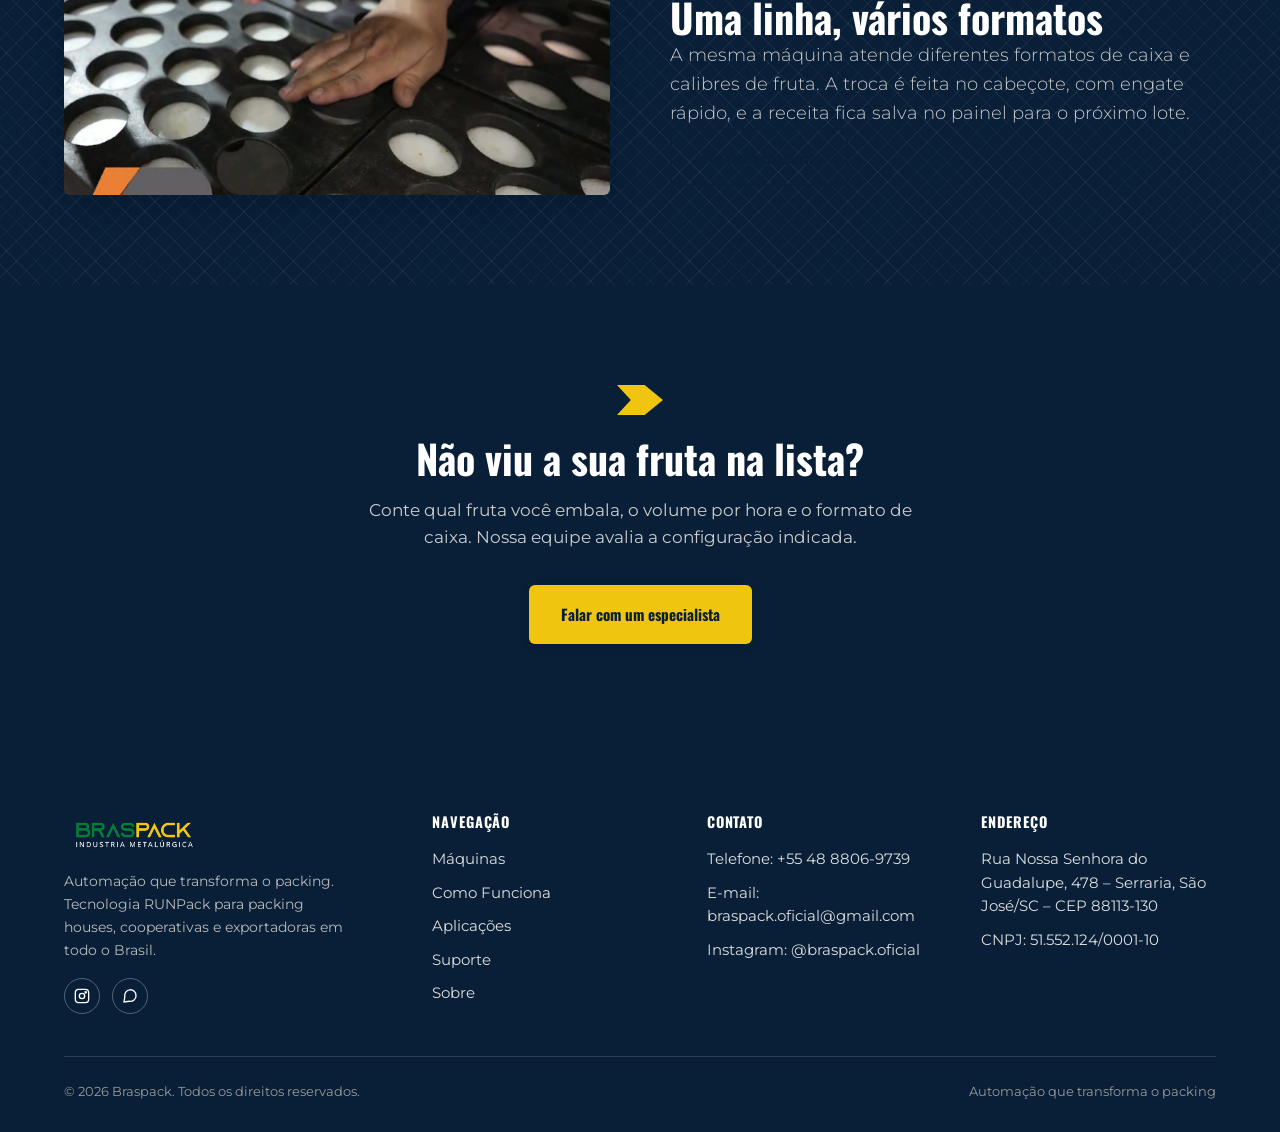
==== commit 4d77cd95: "Adiciona Limão Tahiti em Frutas e Formatos Substitui o placeholder "Limão" pela foto real (nota: ger" ====
--- a/aplicacoes/index.html
+++ b/aplicacoes/index.html
@@ -64,11 +64,9 @@
           <div class="card-img"><img src="/assets/img/aplicacao-tangerina.jpg?v=2" alt="Caixas de tangerina prontas na esteira de saída" loading="lazy"></div>
           <div class="card-body"><h3>Tangerina</h3><p>Formato de caixa ajustado diretamente no painel touch.</p></div>
         </div>
-        <div class="card reveal" style="opacity:.7">
-          <div class="card-img" style="display:flex;align-items:center;justify-content:center;background:var(--background-grey)">
-            <span class="placeholder-tag">Foto a confirmar</span>
-          </div>
-          <div class="card-body"><h3>Limão</h3><p>Aplicação prevista para a linha; foto de operação real em captação.</p></div>
+        <div class="card reveal">
+          <div class="card-img"><img src="/assets/img/aplicacao-limao-tahiti.jpg" alt="Limões Tahiti sendo captados pelo cabeçote telescópico" loading="lazy"></div>
+          <div class="card-body"><h3>Limão Tahiti</h3><p>Captação em alto volume, com fruta intacta da entrada até a caixa fechada.</p></div>
         </div>
         <div class="card reveal" style="opacity:.7">
           <div class="card-img" style="display:flex;align-items:center;justify-content:center;background:var(--background-grey)">
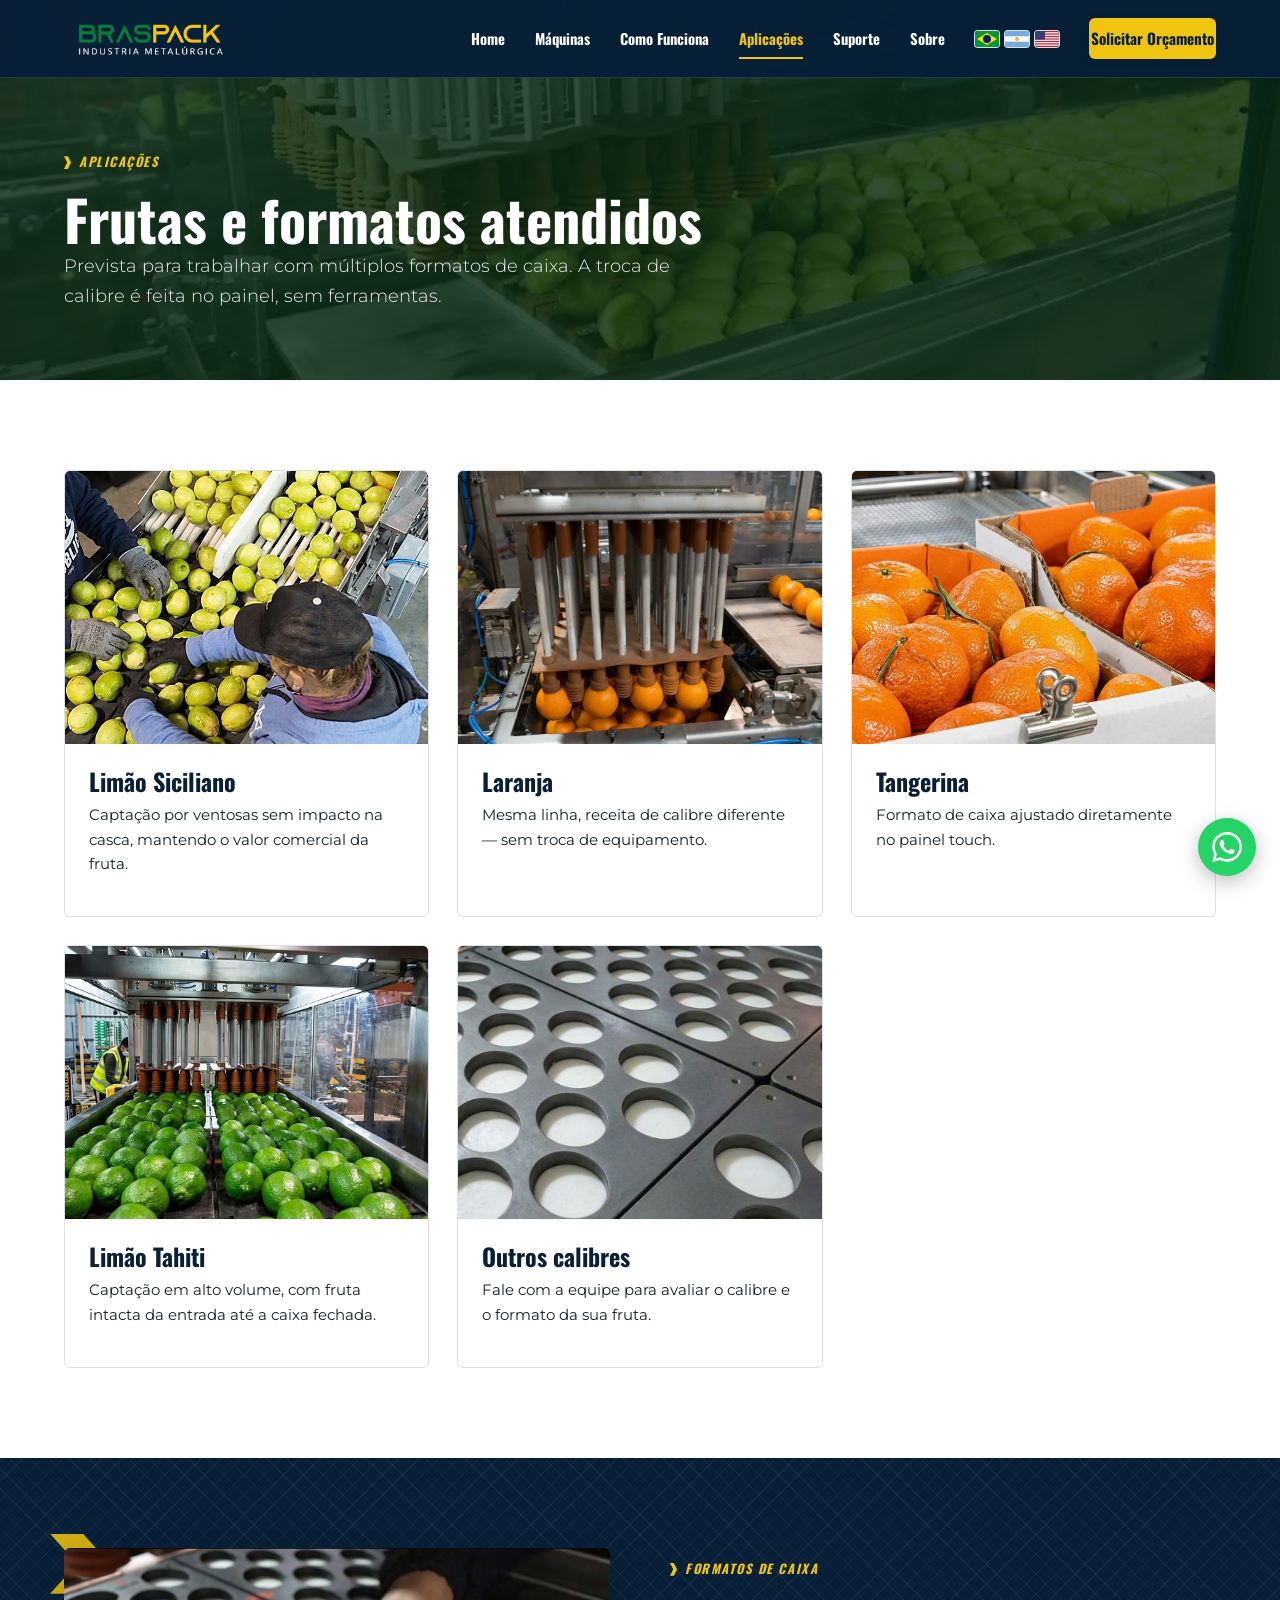
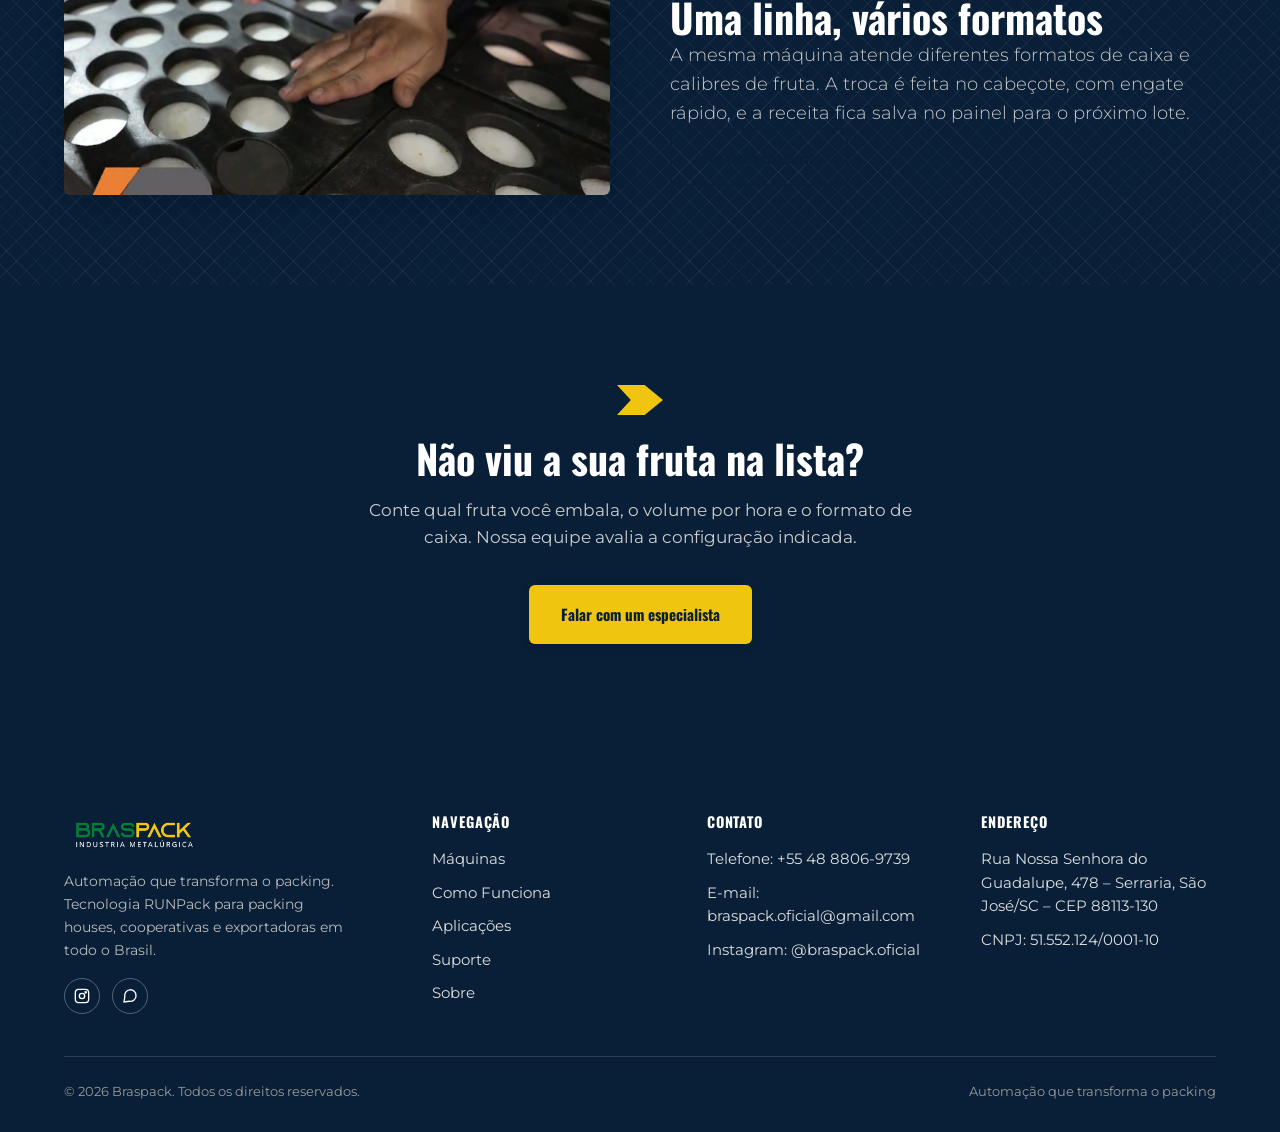
==== commit da43f0b6: "Renomeia "Outras frutas" para "Outros calibres" com foto de bandejas de calibração Aplica na página " ====
--- a/aplicacoes/index.html
+++ b/aplicacoes/index.html
@@ -68,11 +68,9 @@
           <div class="card-img"><img src="/assets/img/aplicacao-limao-tahiti.jpg" alt="Limões Tahiti sendo captados pelo cabeçote telescópico" loading="lazy"></div>
           <div class="card-body"><h3>Limão Tahiti</h3><p>Captação em alto volume, com fruta intacta da entrada até a caixa fechada.</p></div>
         </div>
-        <div class="card reveal" style="opacity:.7">
-          <div class="card-img" style="display:flex;align-items:center;justify-content:center;background:var(--background-grey)">
-            <span class="placeholder-tag">Foto a confirmar</span>
-          </div>
-          <div class="card-body"><h3>Outras frutas</h3><p>Fale com a equipe para avaliar o calibre e o formato da sua fruta.</p></div>
+        <div class="card reveal">
+          <div class="card-img"><img src="/assets/img/aplicacao-outros-calibres.jpg" alt="Bandejas de calibração com diferentes tamanhos de encaixe" loading="lazy"></div>
+          <div class="card-body"><h3>Outros calibres</h3><p>Fale com a equipe para avaliar o calibre e o formato da sua fruta.</p></div>
         </div>
       </div>
     </div>
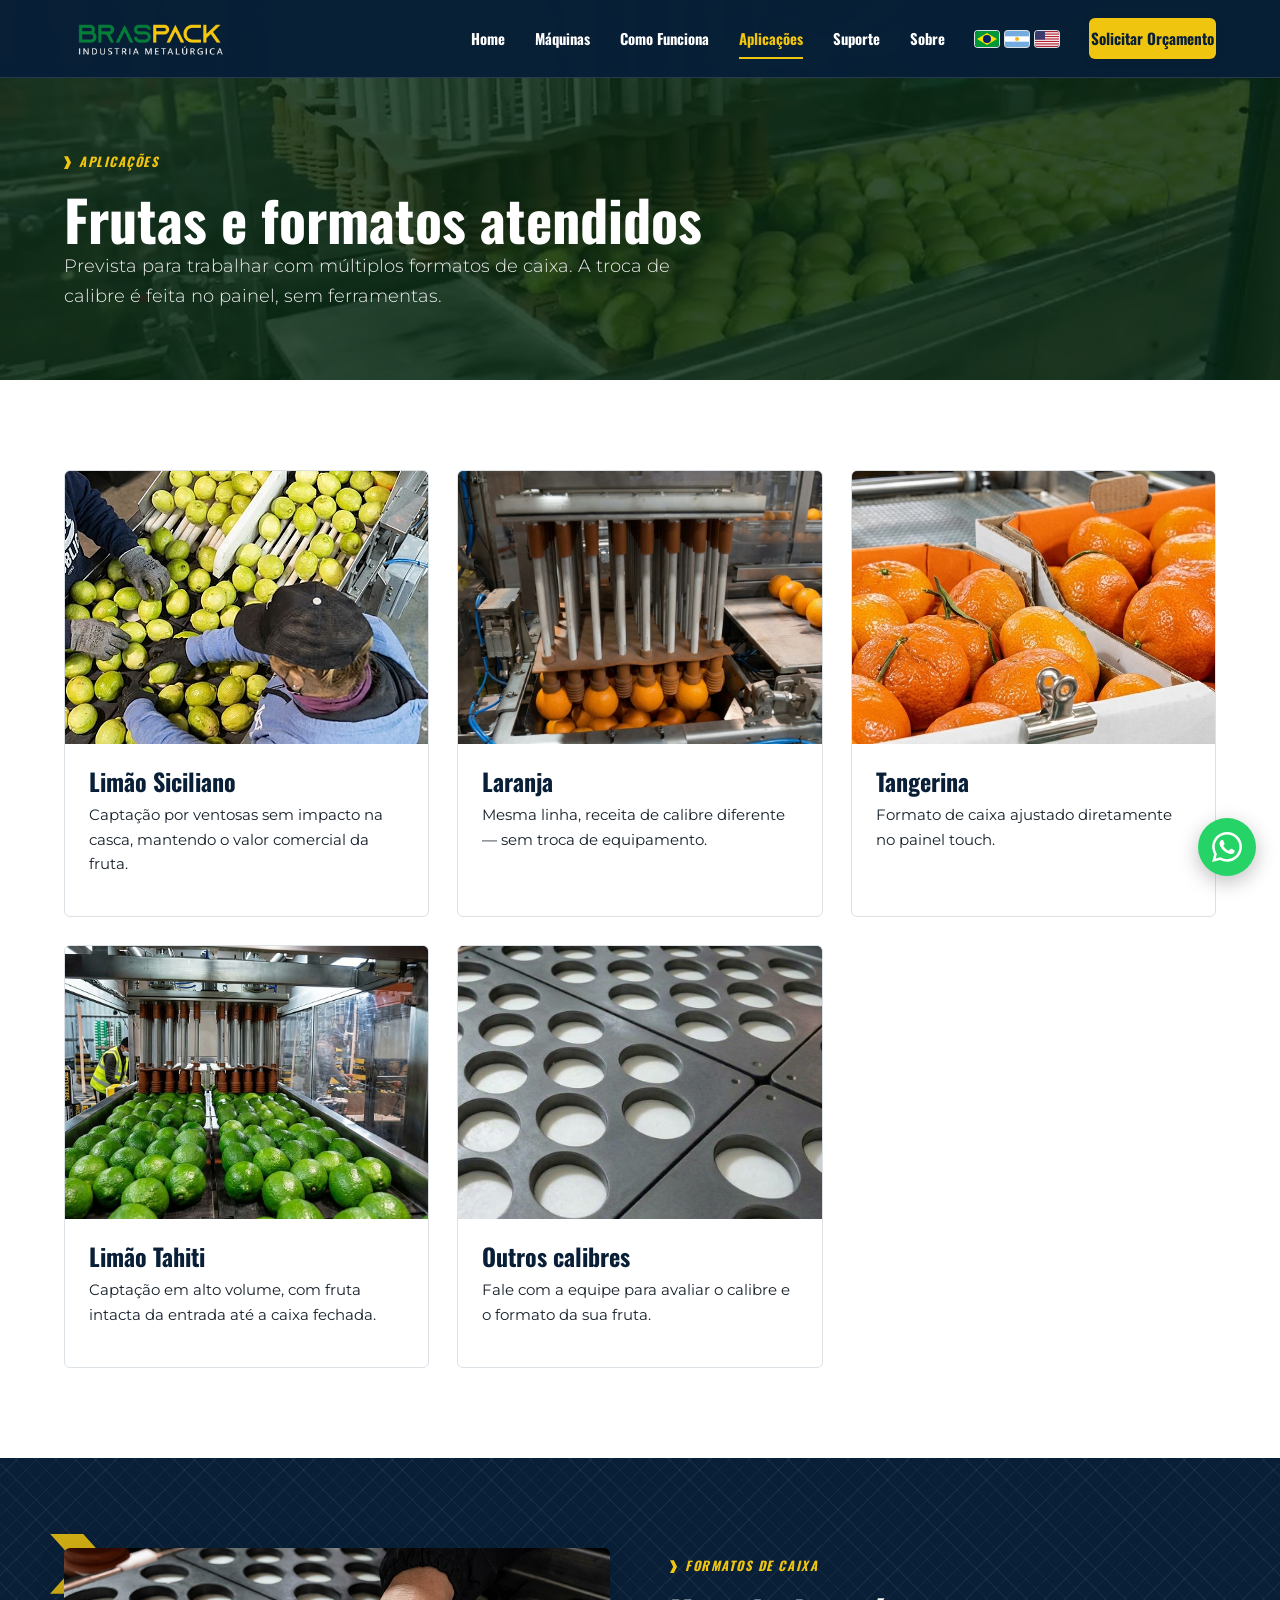
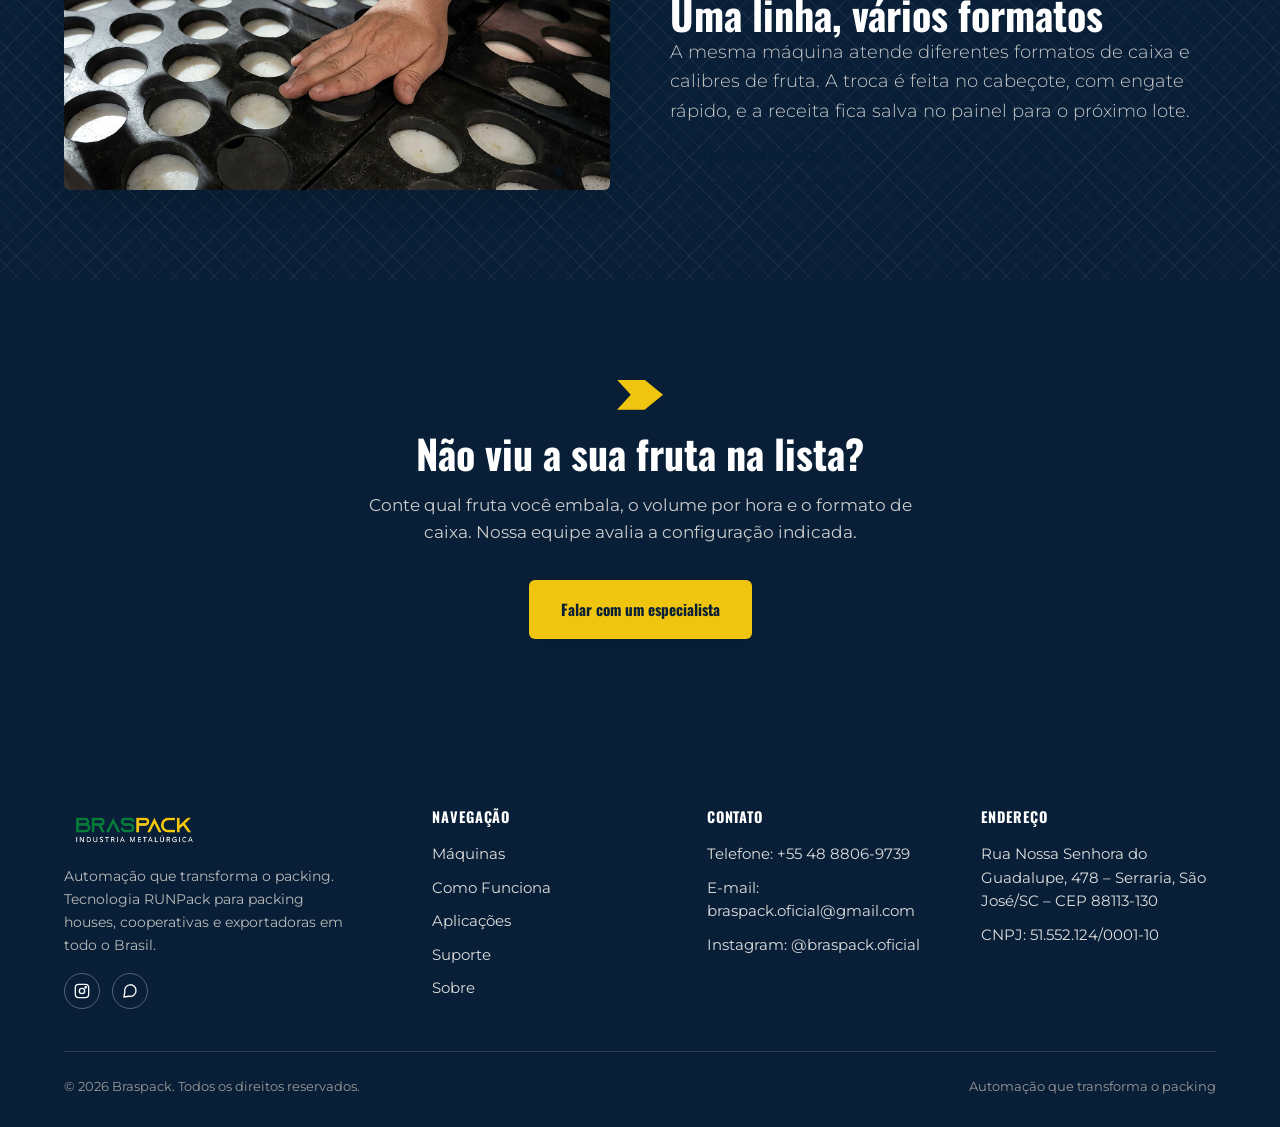
==== commit c44acc68: "Substitui foto de "Troca de calibre" por imagem de melhor qualidade Imagem fornecida pelo usuário (n" ====
--- a/aplicacoes/index.html
+++ b/aplicacoes/index.html
@@ -80,7 +80,7 @@
     <div class="container">
       <div class="split reveal">
         <div class="split-media">
-          <img src="/assets/img/calibre-troca.jpg" alt="Operador trocando as ventosas do cabeçote para outro calibre de fruta" loading="lazy">
+          <img src="/assets/img/calibre-troca.jpg?v=2" alt="Operador trocando as ventosas do cabeçote para outro calibre de fruta" loading="lazy">
         </div>
         <div>
           <span class="eyebrow"><span class="chevron"></span> Formatos de caixa</span>
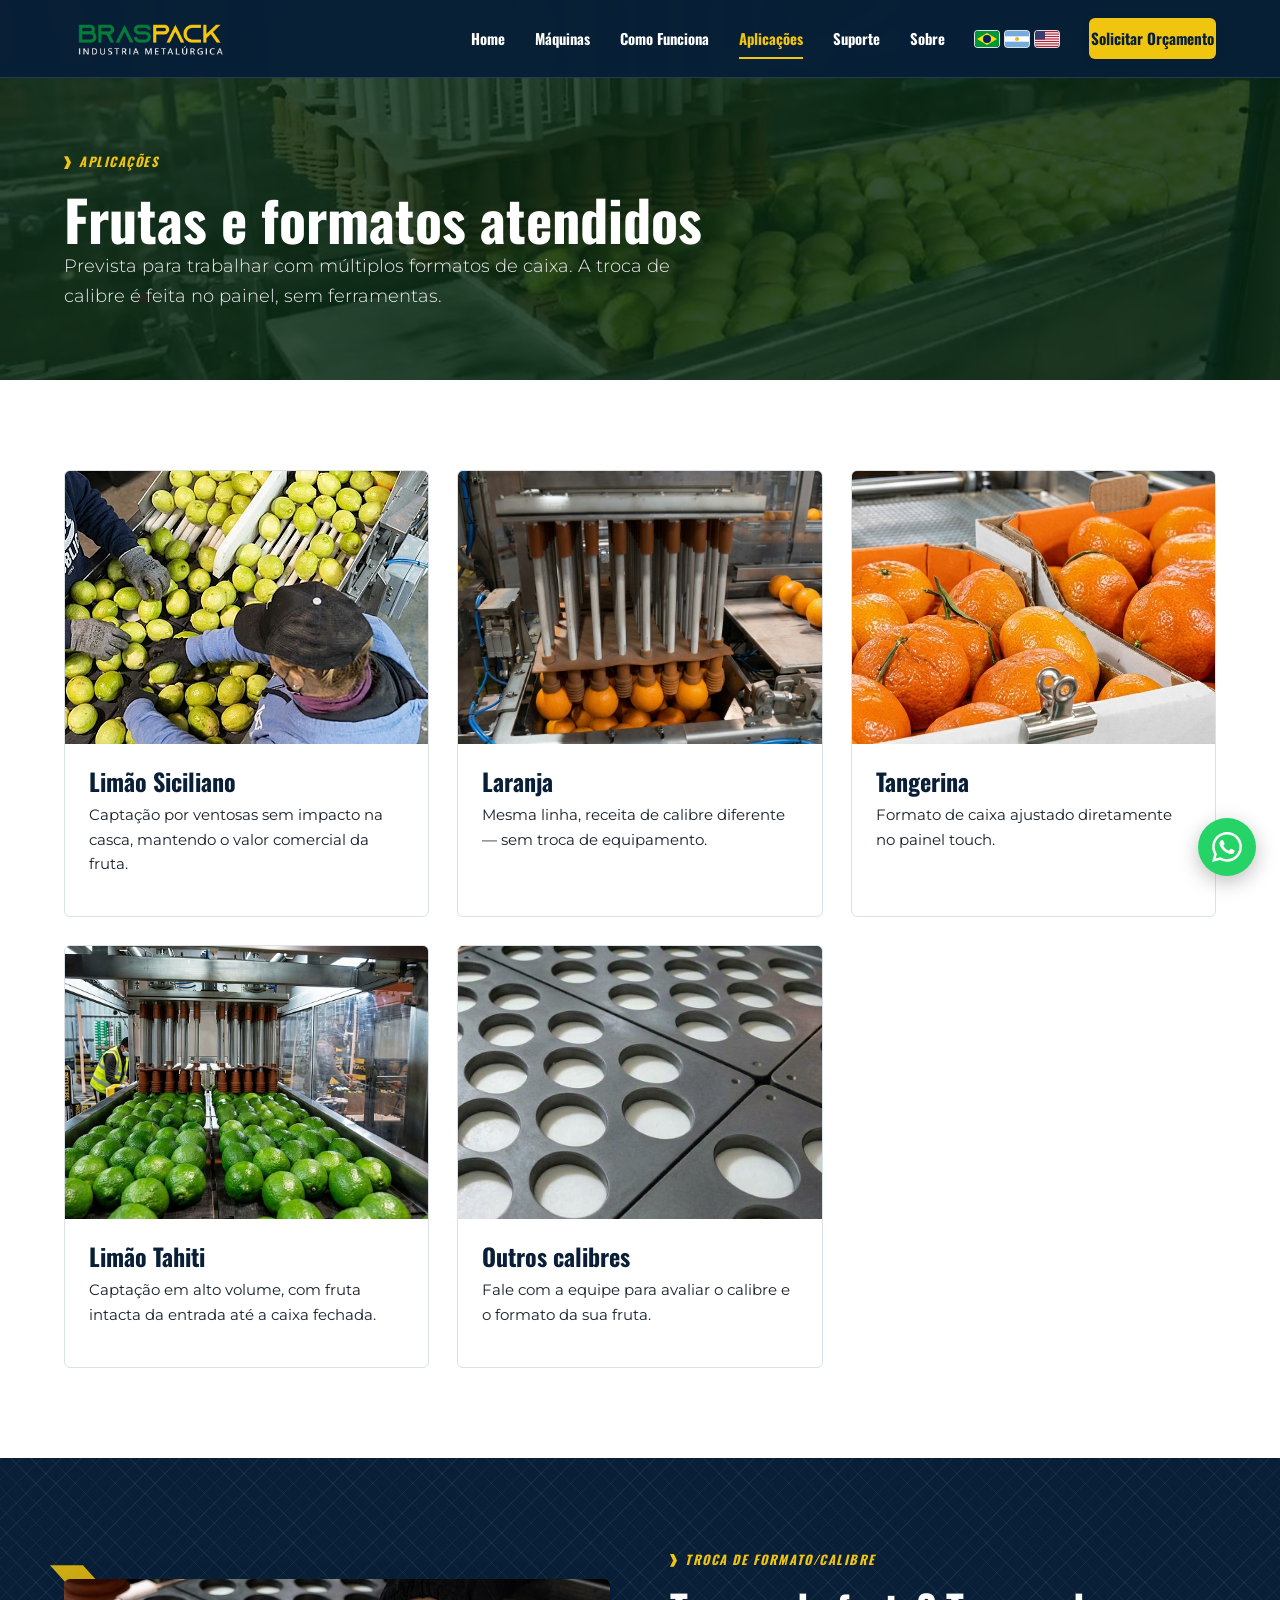
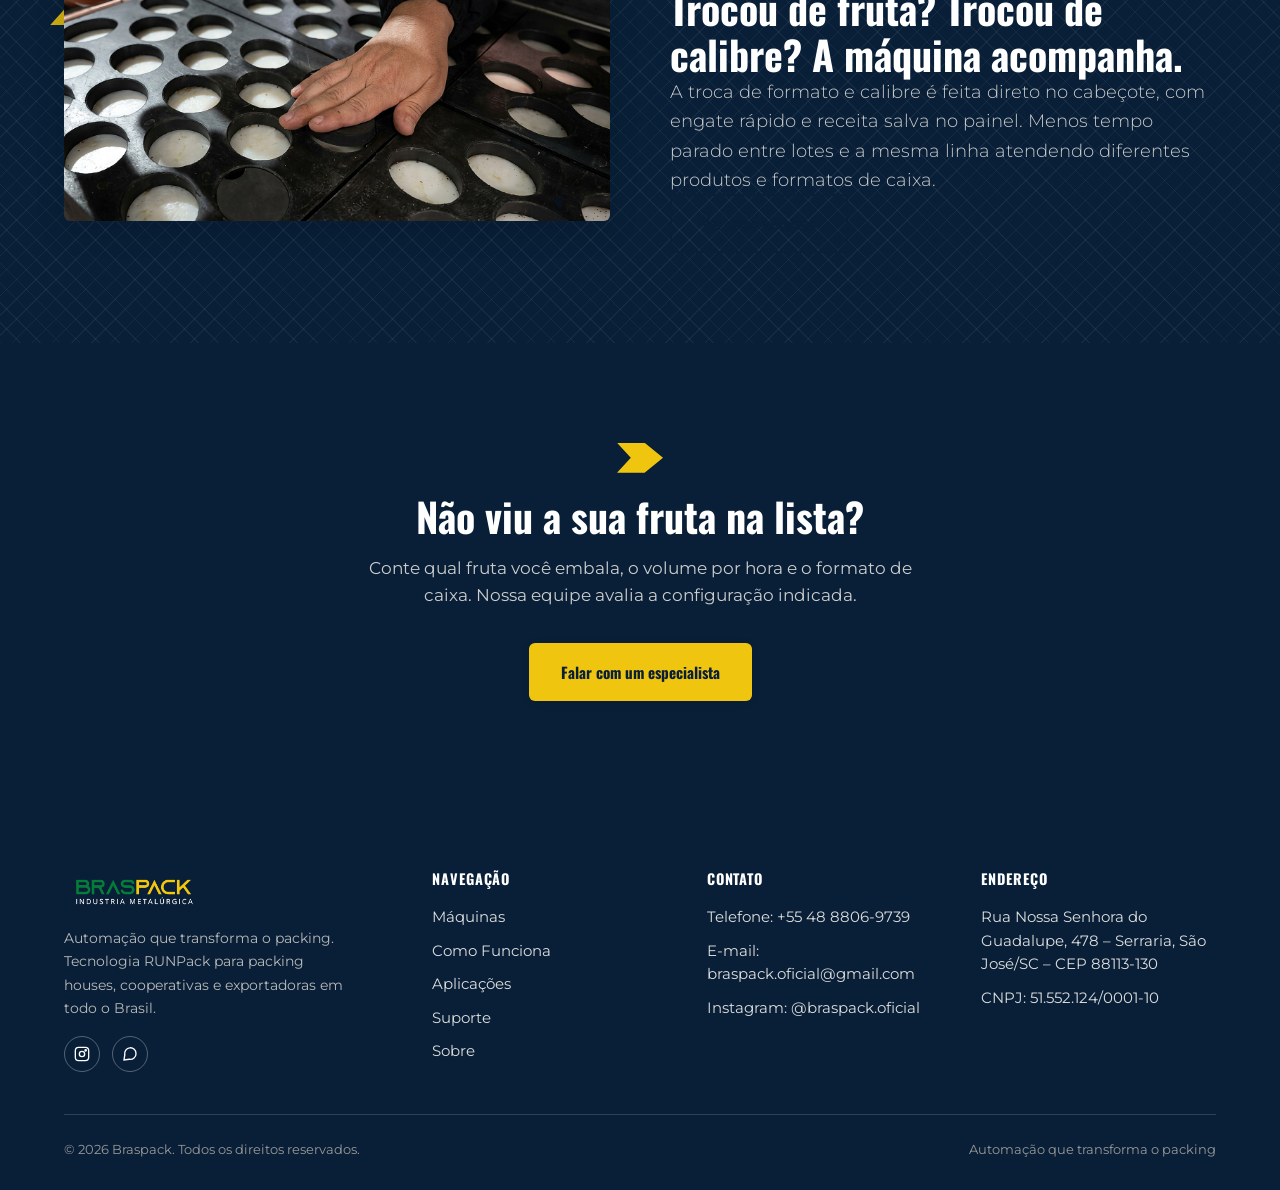
==== commit 6235909b: "Corrige conteúdo da seção "Formatos de caixa" em Aplicações Substitui pelo texto correto (eyebrow, t" ====
--- a/aplicacoes/index.html
+++ b/aplicacoes/index.html
@@ -83,9 +83,9 @@
           <img src="/assets/img/calibre-troca.jpg?v=2" alt="Operador trocando as ventosas do cabeçote para outro calibre de fruta" loading="lazy">
         </div>
         <div>
-          <span class="eyebrow"><span class="chevron"></span> Formatos de caixa</span>
-          <h2>Uma linha, vários formatos</h2>
-          <p class="lede">A mesma máquina atende diferentes formatos de caixa e calibres de fruta. A troca é feita no cabeçote, com engate rápido, e a receita fica salva no painel para o próximo lote.</p>
+          <span class="eyebrow"><span class="chevron"></span> Troca de formato/calibre</span>
+          <h2>Trocou de fruta? Trocou de calibre? A máquina acompanha.</h2>
+          <p class="lede">A troca de formato e calibre é feita direto no cabeçote, com engate rápido e receita salva no painel. Menos tempo parado entre lotes e a mesma linha atendendo diferentes produtos e formatos de caixa.</p>
           <a href="/como-funciona/" class="btn btn-outline on-light">Ver como funciona</a>
         </div>
       </div>
